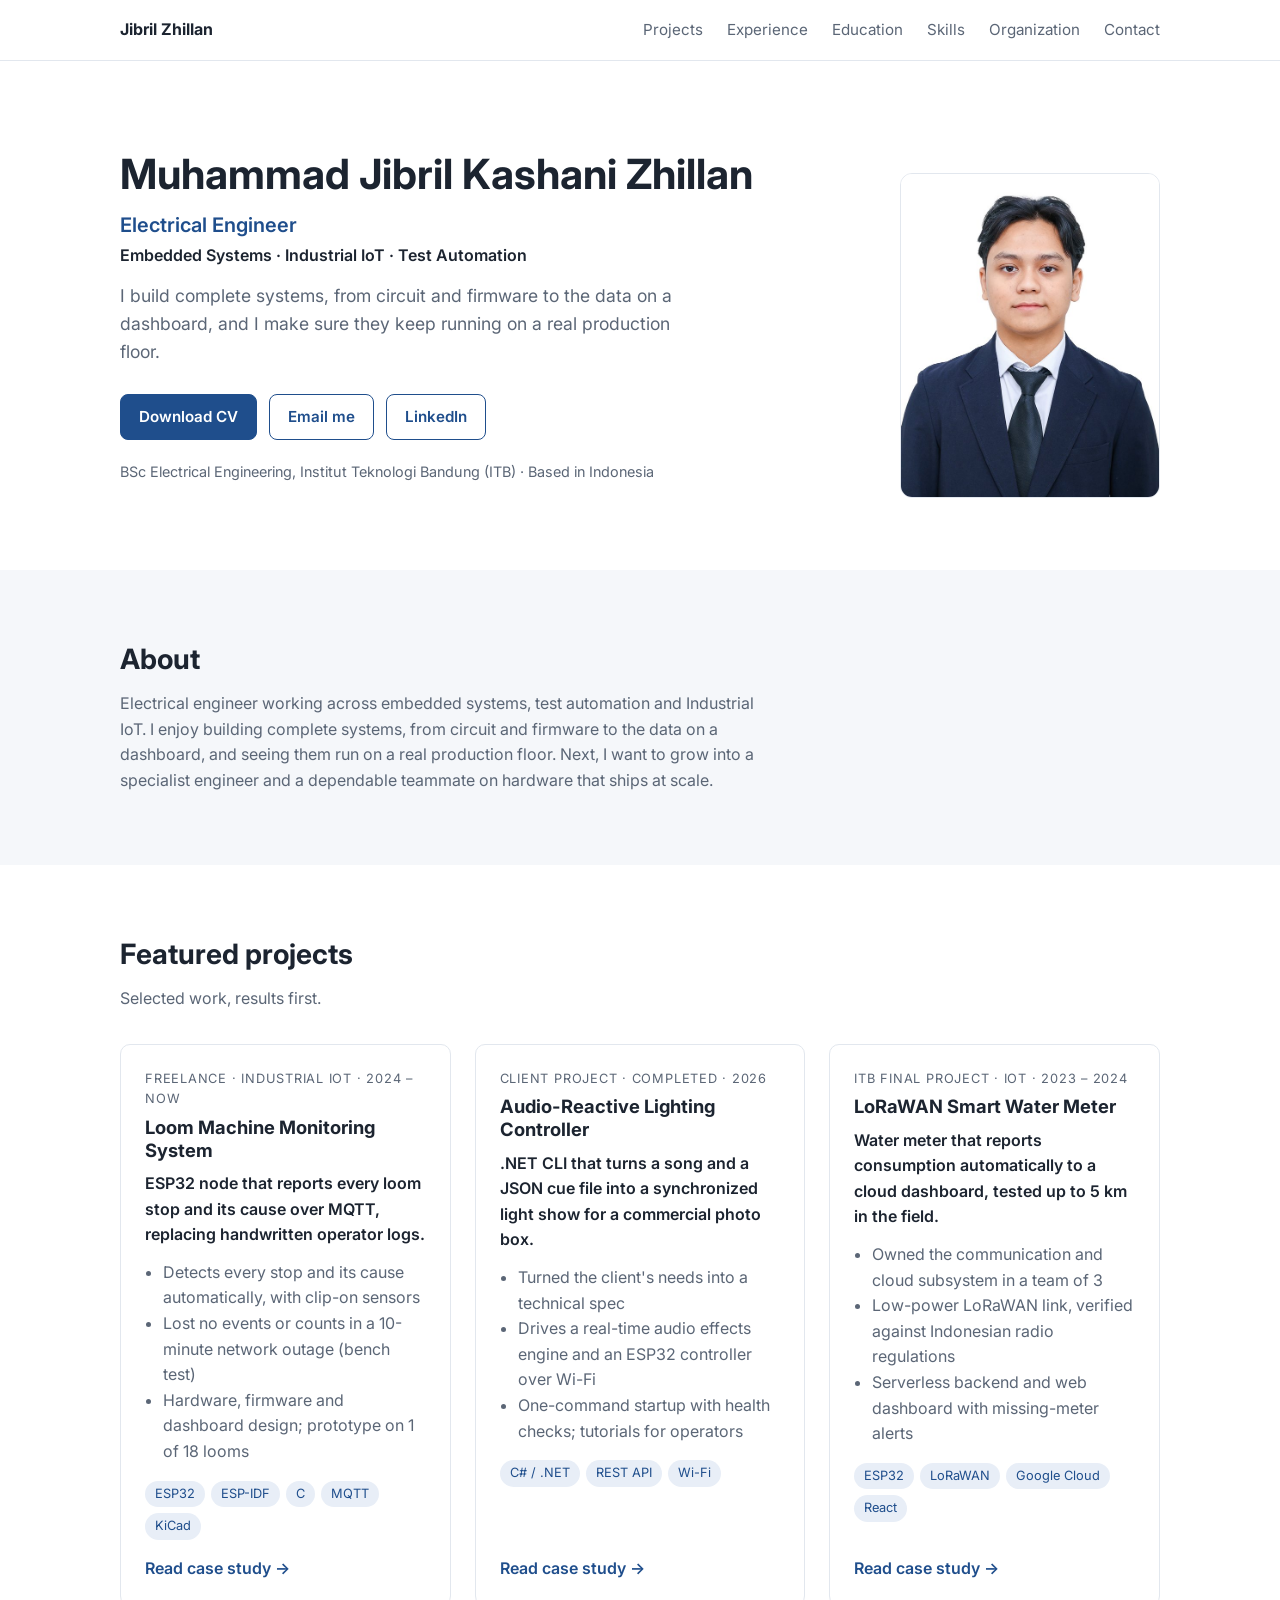
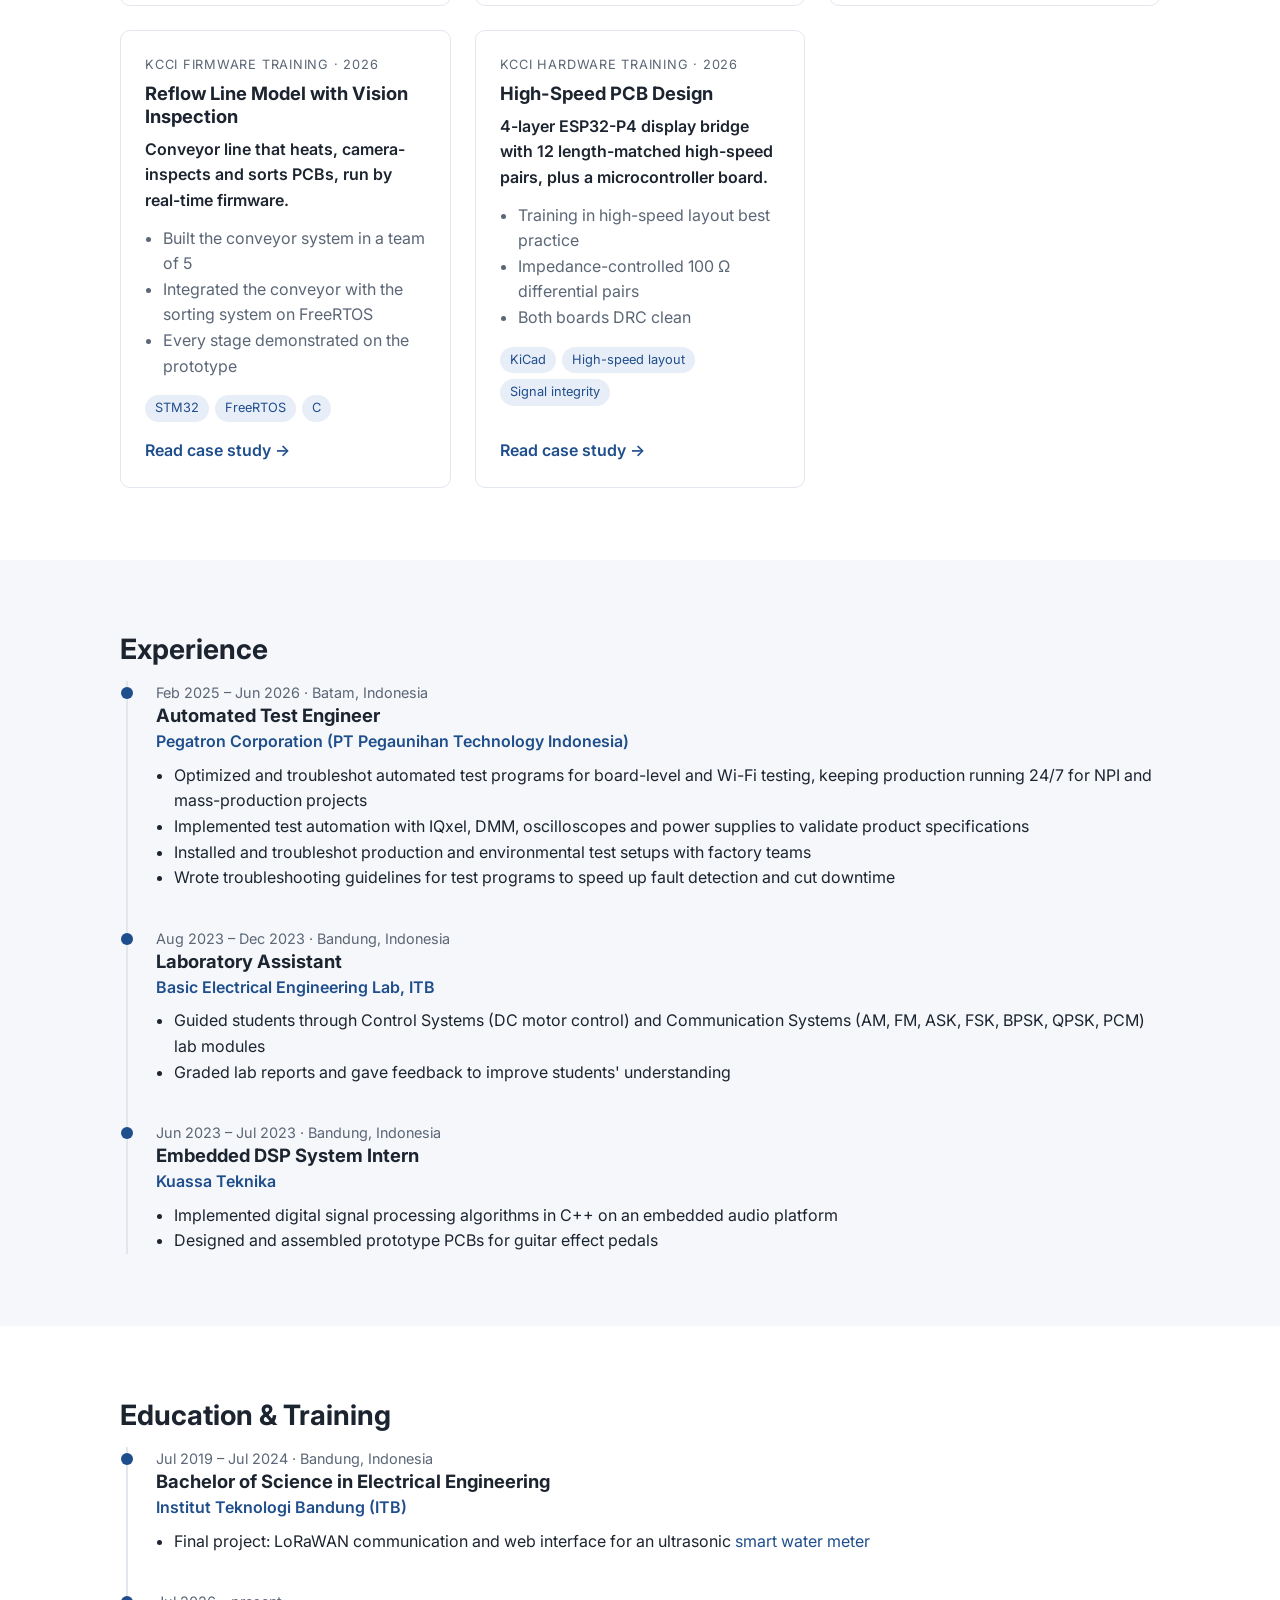
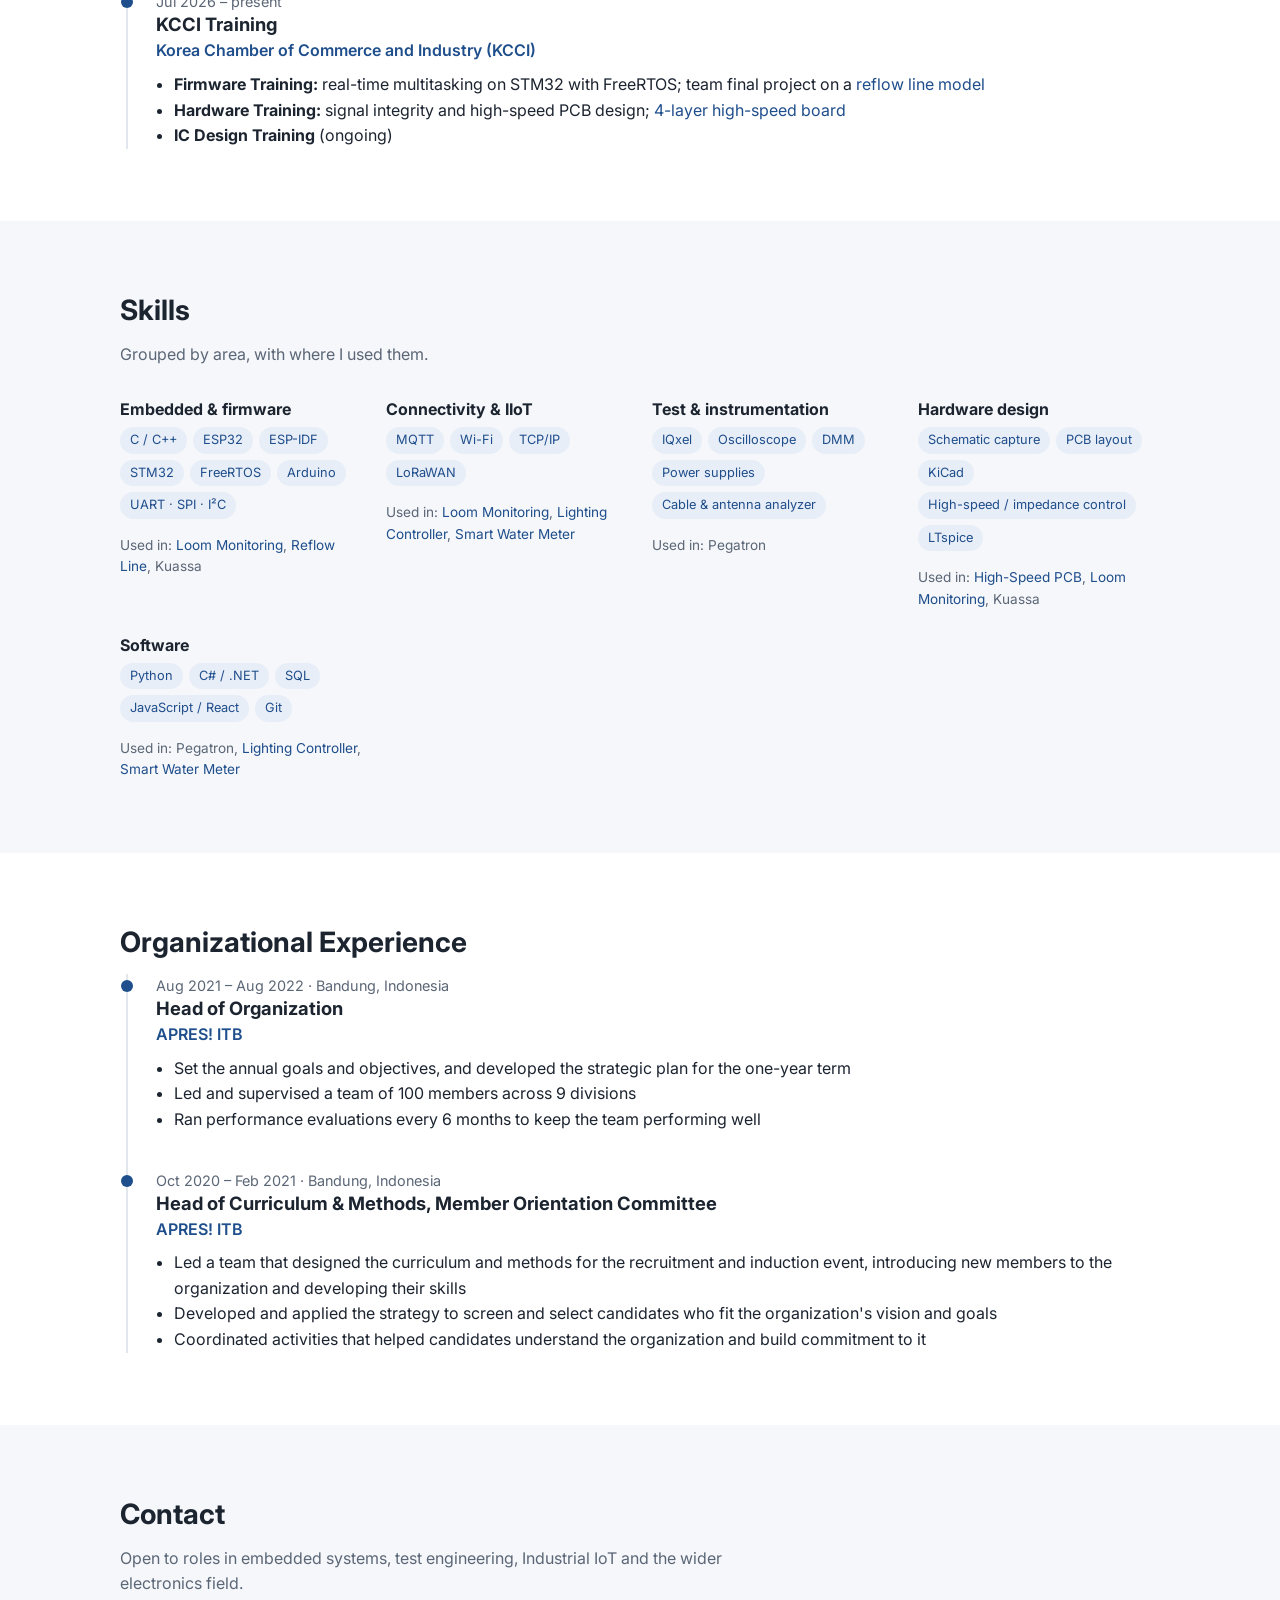
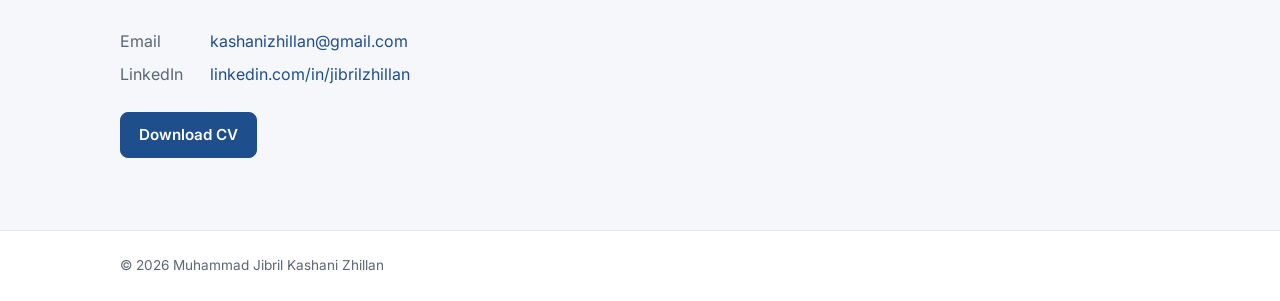
==== index.html @ 130c22e2 "Portfolio site: home page and five project case studies Co-Authored-By: Claude Opus 5.5 <noreply@ant" ====
<!doctype html>
<html lang="en">
<head>
  <meta charset="utf-8">
  <meta name="viewport" content="width=device-width, initial-scale=1">
  <title>Muhammad Jibril Kashani Zhillan | Electrical Engineer</title>
  <meta name="description" content="Electrical engineer working across embedded systems, test automation and Industrial IoT.">
  <link rel="preconnect" href="https://fonts.googleapis.com">
  <link rel="preconnect" href="https://fonts.gstatic.com" crossorigin>
  <link href="https://fonts.googleapis.com/css2?family=Inter:wght@400;600;700&display=swap" rel="stylesheet">
  <link rel="stylesheet" href="style.css">
</head>
<body>

<nav class="nav">
  <div class="container">
    <a class="brand" href="#top">Jibril Zhillan</a>
    <ul>
      <li><a href="#projects">Projects</a></li>
      <li><a href="#experience">Experience</a></li>
      <li><a href="#education">Education</a></li>
      <li><a href="#skills">Skills</a></li>
      <li><a href="#organization">Organization</a></li>
      <li><a href="#contact">Contact</a></li>
    </ul>
  </div>
</nav>

<!-- 1. Hero -->
<header class="hero" id="top">
  <div class="container">
    <div>
      <h1>Muhammad Jibril Kashani Zhillan</h1>
      <!-- Keep in sync with CV and LinkedIn -->
      <p class="headline">Electrical Engineer</p>
      <p class="headline-sub">Embedded Systems · Industrial IoT · Test Automation</p>
      <p class="pitch">
        I build complete systems, from circuit and firmware to the data on a dashboard,
        and I make sure they keep running on a real production floor.
      </p>
      <div class="btn-row">
        <a class="btn btn-primary" href="assets/CV_Muhammad_Jibril_Kashani_Zhillan.pdf" download>Download CV</a>
        <a class="btn btn-outline" href="mailto:kashanizhillan@gmail.com">Email me</a>
        <a class="btn btn-outline" href="https://linkedin.com/in/jibrilzhillan" target="_blank" rel="noopener">LinkedIn</a>
      </div>
      <p class="meta">BSc Electrical Engineering, Institut Teknologi Bandung (ITB) · Based in Indonesia</p>
    </div>
    <img class="photo" src="assets/photo.jpg" alt="Portrait of Muhammad Jibril Kashani Zhillan">
  </div>
</header>

<!-- About -->
<section class="alt" id="about">
  <div class="container">
    <h2>About</h2>
    <p class="section-lead" style="margin-bottom:0">
      Electrical engineer working across embedded systems, test automation and Industrial IoT.
      I enjoy building complete systems, from circuit and firmware to the data on a dashboard,
      and seeing them run on a real production floor. Next, I want to grow into a specialist engineer
      and a dependable teammate on hardware that ships at scale.
    </p>
  </div>
</section>

<!-- 2. Featured projects -->
<section id="projects">
  <div class="container">
    <h2>Featured projects</h2>
    <p class="section-lead">Selected work, results first.</p>
    <div class="cards">

      <article class="card">
        <div class="kicker">Freelance · Industrial IoT · 2024 – now</div>
        <h3>Loom Machine Monitoring System</h3>
        <p class="result">ESP32 node that reports every loom stop and its cause over MQTT, replacing handwritten operator logs.</p>
        <ul>
          <li>Detects every stop and its cause automatically, with clip-on sensors</li>
          <li>Lost no events or counts in a 10-minute network outage (bench test)</li>
          <li>Hardware, firmware and dashboard design; prototype on 1 of 18 looms</li>
        </ul>
        <div class="tags">
          <span class="tag">ESP32</span><span class="tag">ESP-IDF</span><span class="tag">C</span>
          <span class="tag">MQTT</span><span class="tag">KiCad</span>
        </div>
        <a class="more" href="loom-monitoring.html">Read case study →</a>
      </article>

      <article class="card">
        <div class="kicker">Client project · Completed · 2026</div>
        <h3>Audio-Reactive Lighting Controller</h3>
        <p class="result">.NET CLI that turns a song and a JSON cue file into a synchronized light show for a commercial photo box.</p>
        <ul>
          <li>Turned the client's needs into a technical spec</li>
          <li>Drives a real-time audio effects engine and an ESP32 controller over Wi-Fi</li>
          <li>One-command startup with health checks; tutorials for operators</li>
        </ul>
        <div class="tags">
          <span class="tag">C# / .NET</span><span class="tag">REST API</span><span class="tag">Wi-Fi</span>
        </div>
        <a class="more" href="lighting-controller.html">Read case study →</a>
      </article>

      <article class="card">
        <div class="kicker">ITB final project · IoT · 2023 – 2024</div>
        <h3>LoRaWAN Smart Water Meter</h3>
        <p class="result">Water meter that reports consumption automatically to a cloud dashboard, tested up to 5 km in the field.</p>
        <ul>
          <li>Owned the communication and cloud subsystem in a team of 3</li>
          <li>Low-power LoRaWAN link, verified against Indonesian radio regulations</li>
          <li>Serverless backend and web dashboard with missing-meter alerts</li>
        </ul>
        <div class="tags">
          <span class="tag">ESP32</span><span class="tag">LoRaWAN</span><span class="tag">Google Cloud</span><span class="tag">React</span>
        </div>
        <a class="more" href="smart-water-meter.html">Read case study →</a>
      </article>

      <article class="card">
        <div class="kicker">KCCI Firmware Training · 2026</div>
        <h3>Reflow Line Model with Vision Inspection</h3>
        <p class="result">Conveyor line that heats, camera-inspects and sorts PCBs, run by real-time firmware.</p>
        <ul>
          <li>Built the conveyor system in a team of 5</li>
          <li>Integrated the conveyor with the sorting system on FreeRTOS</li>
          <li>Every stage demonstrated on the prototype</li>
        </ul>
        <div class="tags">
          <span class="tag">STM32</span><span class="tag">FreeRTOS</span><span class="tag">C</span>
        </div>
        <a class="more" href="reflow-oven.html">Read case study →</a>
      </article>

      <article class="card">
        <div class="kicker">KCCI Hardware Training · 2026</div>
        <h3>High-Speed PCB Design</h3>
        <p class="result">4-layer ESP32-P4 display bridge with 12 length-matched high-speed pairs, plus a microcontroller board.</p>
        <ul>
          <li>Training in high-speed layout best practice</li>
          <li>Impedance-controlled 100 Ω differential pairs</li>
          <li>Both boards DRC clean</li>
        </ul>
        <div class="tags">
          <span class="tag">KiCad</span><span class="tag">High-speed layout</span><span class="tag">Signal integrity</span>
        </div>
        <a class="more" href="pcb-designs.html">Read case study →</a>
      </article>

    </div>
  </div>
</section>

<!-- 3. Experience -->
<section class="alt" id="experience">
  <div class="container">
    <h2>Experience</h2>
    <div class="timeline">

      <div class="job">
        <div class="when">Feb 2025 – Jun 2026 · Batam, Indonesia</div>
        <h3>Automated Test Engineer</h3>
        <div class="org">Pegatron Corporation (PT Pegaunihan Technology Indonesia)</div>
        <ul>
          <li>Optimized and troubleshot automated test programs for board-level and Wi-Fi testing, keeping production running 24/7 for NPI and mass-production projects</li>
          <li>Implemented test automation with IQxel, DMM, oscilloscopes and power supplies to validate product specifications</li>
          <li>Installed and troubleshot production and environmental test setups with factory teams</li>
          <li>Wrote troubleshooting guidelines for test programs to speed up fault detection and cut downtime</li>
        </ul>
      </div>

      <div class="job">
        <div class="when">Aug 2023 – Dec 2023 · Bandung, Indonesia</div>
        <h3>Laboratory Assistant</h3>
        <div class="org">Basic Electrical Engineering Lab, ITB</div>
        <ul>
          <li>Guided students through Control Systems (DC motor control) and Communication Systems (AM, FM, ASK, FSK, BPSK, QPSK, PCM) lab modules</li>
          <li>Graded lab reports and gave feedback to improve students' understanding</li>
        </ul>
      </div>

      <div class="job">
        <div class="when">Jun 2023 – Jul 2023 · Bandung, Indonesia</div>
        <h3>Embedded DSP System Intern</h3>
        <div class="org">Kuassa Teknika</div>
        <ul>
          <li>Implemented digital signal processing algorithms in C++ on an embedded audio platform</li>
          <li>Designed and assembled prototype PCBs for guitar effect pedals</li>
        </ul>
      </div>

    </div>
  </div>
</section>

<!-- Education & training -->
<section id="education">
  <div class="container">
    <h2>Education &amp; Training</h2>
    <div class="timeline">
      <div class="job">
        <div class="when">Jul 2019 – Jul 2024 · Bandung, Indonesia</div>
        <h3>Bachelor of Science in Electrical Engineering</h3>
        <div class="org">Institut Teknologi Bandung (ITB)</div>
        <ul>
          <li>Final project: LoRaWAN communication and web interface for an ultrasonic <a href="smart-water-meter.html">smart water meter</a></li>
        </ul>
      </div>
      <div class="job">
        <div class="when">Jul 2026 – present</div>
        <h3>KCCI Training</h3>
        <div class="org">Korea Chamber of Commerce and Industry (KCCI)</div>
        <ul>
          <li><strong>Firmware Training:</strong> real-time multitasking on STM32 with FreeRTOS; team final project on a <a href="reflow-oven.html">reflow line model</a></li>
          <li><strong>Hardware Training:</strong> signal integrity and high-speed PCB design; <a href="pcb-designs.html">4-layer high-speed board</a></li>
          <li><strong>IC Design Training</strong> (ongoing)</li>
        </ul>
      </div>
    </div>
  </div>
</section>

<!-- 4. Skills -->
<section class="alt" id="skills">
  <div class="container">
    <h2>Skills</h2>
    <p class="section-lead">Grouped by area, with where I used them.</p>
    <div class="skills">
      <div class="skill-group">
        <h3>Embedded &amp; firmware</h3>
        <div class="tags">
          <span class="tag">C / C++</span><span class="tag">ESP32</span><span class="tag">ESP-IDF</span>
          <span class="tag">STM32</span><span class="tag">FreeRTOS</span><span class="tag">Arduino</span><span class="tag">UART · SPI · I²C</span>
        </div>
        <div class="proof">Used in: <a href="loom-monitoring.html">Loom Monitoring</a>, <a href="reflow-oven.html">Reflow Line</a>, Kuassa</div>
      </div>
      <div class="skill-group">
        <h3>Connectivity &amp; IIoT</h3>
        <div class="tags">
          <span class="tag">MQTT</span><span class="tag">Wi-Fi</span><span class="tag">TCP/IP</span><span class="tag">LoRaWAN</span>
        </div>
        <div class="proof">Used in: <a href="loom-monitoring.html">Loom Monitoring</a>, <a href="lighting-controller.html">Lighting Controller</a>, <a href="smart-water-meter.html">Smart Water Meter</a></div>
      </div>
      <div class="skill-group">
        <h3>Test &amp; instrumentation</h3>
        <div class="tags">
          <span class="tag">IQxel</span><span class="tag">Oscilloscope</span><span class="tag">DMM</span>
          <span class="tag">Power supplies</span><span class="tag">Cable &amp; antenna analyzer</span>
        </div>
        <div class="proof">Used in: Pegatron</div>
      </div>
      <div class="skill-group">
        <h3>Hardware design</h3>
        <div class="tags">
          <span class="tag">Schematic capture</span><span class="tag">PCB layout</span><span class="tag">KiCad</span><span class="tag">High-speed / impedance control</span><span class="tag">LTspice</span>
        </div>
        <div class="proof">Used in: <a href="pcb-designs.html">High-Speed PCB</a>, <a href="loom-monitoring.html">Loom Monitoring</a>, Kuassa</div>
      </div>
      <div class="skill-group">
        <h3>Software</h3>
        <div class="tags">
          <span class="tag">Python</span><span class="tag">C# / .NET</span><span class="tag">SQL</span><span class="tag">JavaScript / React</span><span class="tag">Git</span>
        </div>
        <div class="proof">Used in: Pegatron, <a href="lighting-controller.html">Lighting Controller</a>, <a href="smart-water-meter.html">Smart Water Meter</a></div>
      </div>
    </div>
  </div>
</section>

<!-- 5. Organizational experience -->
<section id="organization">
  <div class="container">
    <h2>Organizational Experience</h2>
    <div class="timeline">
      <div class="job">
        <div class="when">Aug 2021 – Aug 2022 · Bandung, Indonesia</div>
        <h3>Head of Organization</h3>
        <div class="org">APRES! ITB</div>
        <ul>
          <li>Set the annual goals and objectives, and developed the strategic plan for the one-year term</li>
          <li>Led and supervised a team of 100 members across 9 divisions</li>
          <li>Ran performance evaluations every 6 months to keep the team performing well</li>
        </ul>
      </div>
      <div class="job">
        <div class="when">Oct 2020 – Feb 2021 · Bandung, Indonesia</div>
        <h3>Head of Curriculum &amp; Methods, Member Orientation Committee</h3>
        <div class="org">APRES! ITB</div>
        <ul>
          <li>Led a team that designed the curriculum and methods for the recruitment and induction event, introducing new members to the organization and developing their skills</li>
          <li>Developed and applied the strategy to screen and select candidates who fit the organization's vision and goals</li>
          <li>Coordinated activities that helped candidates understand the organization and build commitment to it</li>
        </ul>
      </div>
    </div>
  </div>
</section>

<!-- 6. Contact -->
<section class="alt" id="contact">
  <div class="container">
    <h2>Contact</h2>
    <p class="section-lead">Open to roles in embedded systems, test engineering, Industrial IoT and the wider electronics field.</p>
    <ul class="contact-list">
      <li><span>Email</span><a href="mailto:kashanizhillan@gmail.com">kashanizhillan@gmail.com</a></li>
      <li><span>LinkedIn</span><a href="https://linkedin.com/in/jibrilzhillan" target="_blank" rel="noopener">linkedin.com/in/jibrilzhillan</a></li>
    </ul>
    <a class="btn btn-primary" href="assets/CV_Muhammad_Jibril_Kashani_Zhillan.pdf" download>Download CV</a>
  </div>
</section>

<footer>
  <div class="container">© 2026 Muhammad Jibril Kashani Zhillan</div>
</footer>

</body>
</html>
---- style.css ----
/* Portfolio — clean, corporate. One stylesheet for all pages. */
:root {
  --bg: #ffffff;
  --bg-alt: #f5f7fa;
  --text: #1c2430;
  --muted: #5b6676;
  --line: #e2e7ee;
  --accent: #1f4e8c;
  --accent-soft: #e8eef7;
  --radius: 10px;
  --max: 1080px;
}

* { box-sizing: border-box; }
html { scroll-behavior: smooth; scroll-padding-top: 72px; }
body {
  margin: 0;
  font-family: "Inter", system-ui, -apple-system, "Segoe UI", Roboto, sans-serif;
  font-size: 16px;
  line-height: 1.6;
  color: var(--text);
  background: var(--bg);
}
img { max-width: 100%; display: block; }
a { color: var(--accent); text-decoration: none; }
a:hover { text-decoration: underline; }
h1, h2, h3 { line-height: 1.25; margin: 0 0 .5em; }
h2 { font-size: 1.75rem; }
h3 { font-size: 1.15rem; }
p { margin: 0 0 1em; }

.container { max-width: var(--max); margin: 0 auto; padding: 0 20px; }
section { padding: 72px 0; }
section.alt { background: var(--bg-alt); }
.section-lead { color: var(--muted); max-width: 640px; margin-bottom: 32px; }

/* Nav */
.nav {
  position: sticky; top: 0; z-index: 10;
  background: rgba(255,255,255,.95);
  border-bottom: 1px solid var(--line);
  backdrop-filter: blur(6px);
}
.nav .container { display: flex; align-items: center; justify-content: space-between; height: 60px; }
.nav .brand { font-weight: 700; color: var(--text); }
.nav ul { list-style: none; display: flex; gap: 24px; margin: 0; padding: 0; }
.nav ul a { color: var(--muted); font-size: .95rem; }
.nav ul a:hover { color: var(--accent); text-decoration: none; }

/* Buttons */
.btn {
  display: inline-block; padding: 10px 18px; border-radius: 8px;
  font-weight: 600; font-size: .95rem; border: 1px solid var(--accent);
}
.btn:hover { text-decoration: none; }
.btn-primary { background: var(--accent); color: #fff; }
.btn-primary:hover { background: #173d6f; }
.btn-outline { color: var(--accent); background: #fff; }
.btn-outline:hover { background: var(--accent-soft); }
.btn-row { display: flex; flex-wrap: wrap; gap: 12px; }

/* Hero */
.hero { padding: 88px 0 72px; }
.hero .container { display: grid; grid-template-columns: 1fr 260px; gap: 48px; align-items: center; }
.hero h1 { font-size: 2.6rem; margin-bottom: .2em; }
.hero .headline { font-size: 1.25rem; color: var(--accent); font-weight: 600; margin-bottom: .1em; }
.hero .headline-sub { font-size: 1rem; color: var(--text); font-weight: 600; margin-bottom: .8em; }
.hero .pitch { font-size: 1.1rem; color: var(--muted); max-width: 560px; margin-bottom: 28px; }
.hero .photo { width: 260px; aspect-ratio: 4/5; object-fit: cover; border-radius: 12px; border: 1px solid var(--line); }
.hero .meta { margin-top: 20px; color: var(--muted); font-size: .9rem; }

/* Cards */
.cards { display: grid; grid-template-columns: repeat(auto-fit, minmax(300px, 1fr)); gap: 24px; }
.card {
  background: #fff; border: 1px solid var(--line); border-radius: var(--radius);
  padding: 24px; display: flex; flex-direction: column;
}
.card .kicker { font-size: .8rem; text-transform: uppercase; letter-spacing: .06em; color: var(--muted); margin-bottom: 6px; }
.card .result { font-weight: 600; margin-bottom: 12px; }
.card ul { padding-left: 18px; margin: 0 0 16px; color: var(--muted); }
.card .more { margin-top: auto; font-weight: 600; }
.card .soon { margin-top: auto; color: var(--muted); font-size: .9rem; }
.tags { display: flex; flex-wrap: wrap; gap: 6px; margin-bottom: 16px; }
.tag { background: var(--accent-soft); color: var(--accent); font-size: .8rem; padding: 3px 10px; border-radius: 999px; }

/* Timeline */
.timeline { border-left: 2px solid var(--line); margin-left: 6px; }
.job { position: relative; padding: 0 0 36px 28px; }
.job::before {
  content: ""; position: absolute; left: -7px; top: 6px;
  width: 12px; height: 12px; border-radius: 50%; background: var(--accent);
}
.job:last-child { padding-bottom: 0; }
.job .when { color: var(--muted); font-size: .9rem; }
.job h3 { margin-bottom: 2px; }
.job .org { color: var(--accent); font-weight: 600; margin-bottom: 8px; }
.job ul { margin: 0; padding-left: 18px; }

/* Skills */
.skills { display: grid; grid-template-columns: repeat(auto-fit, minmax(240px, 1fr)); gap: 24px; }
.skill-group h3 { font-size: 1rem; }
.skill-group .proof { font-size: .85rem; color: var(--muted); margin-top: 10px; }

/* Contact */
.contact-list { list-style: none; padding: 0; margin: 0 0 24px; }
.contact-list li { margin-bottom: 8px; }
.contact-list span { display: inline-block; width: 90px; color: var(--muted); }

footer { border-top: 1px solid var(--line); padding: 24px 0; color: var(--muted); font-size: .85rem; }

/* Case study */
.case-hero { padding: 64px 0 40px; border-bottom: 1px solid var(--line); }
.case-hero .back { font-size: .9rem; display: inline-block; margin-bottom: 20px; }
.case-hero h1 { font-size: 2.2rem; }
.fact-kicker { font-size: .8rem; text-transform: uppercase; letter-spacing: .06em; color: var(--muted); margin-bottom: 6px; }
.case-hero .summary { font-size: 1.15rem; color: var(--muted); max-width: 720px; }
.facts { display: grid; grid-template-columns: repeat(auto-fit, minmax(180px, 1fr)); gap: 16px; margin-top: 28px; }
.fact { background: var(--bg-alt); border-radius: 8px; padding: 14px 16px; }
.fact .k { font-size: .8rem; color: var(--muted); text-transform: uppercase; letter-spacing: .05em; }
.fact .v { font-weight: 600; }
.case section { padding: 48px 0; border-bottom: 1px solid var(--line); }
.case section:last-of-type { border-bottom: 0; }
.case .prose > * { max-width: 760px; }
.case .prose ul { padding-left: 20px; }
.case .prose li { margin-bottom: 8px; }
.callout { background: var(--accent-soft); border-left: 4px solid var(--accent); padding: 16px 20px; border-radius: 6px; margin: 20px 0; }
.status-list { list-style: none; padding: 0; }
.status-list li { padding-left: 28px; position: relative; margin-bottom: 8px; }
.status-list li::before { position: absolute; left: 0; font-weight: 700; }
.status-list .done::before { content: "✓"; color: #2e7d4f; }
.status-list .wip::before { content: "…"; color: #b7791f; }
.diagram { border: 1px solid var(--line); border-radius: var(--radius); padding: 16px; background: #fff; overflow-x: auto; }
.diagram svg { min-width: 680px; width: 100%; height: auto; }
.caption { font-size: .85rem; color: var(--muted); margin-top: 8px; }
.case .prose > .gallery, .case .prose > .photo { max-width: none; }
.photo { margin: 24px 0 0; }
.photo img { width: 100%; border-radius: var(--radius); border: 1px solid var(--line); }
.photo figcaption { font-size: .85rem; color: var(--muted); margin-top: 8px; }
.gallery { display: grid; grid-template-columns: repeat(auto-fit, minmax(240px, 1fr)); gap: 16px; margin-top: 24px; }
.gallery figure { margin: 0; border: 1px solid var(--line); border-radius: var(--radius); overflow: hidden; background: var(--bg-alt); }
.gallery img { width: 100%; height: 240px; object-fit: contain; background: var(--bg-alt); }
.gallery figcaption { font-size: .85rem; color: var(--muted); padding: 8px 12px; }

@media (max-width: 760px) {
  .nav ul { display: none; }
  .hero { padding-top: 48px; }
  .hero .container { grid-template-columns: 1fr; }
  .hero .photo { width: 180px; order: -1; }
  .hero h1 { font-size: 2rem; }
  section { padding: 56px 0; }
  .container { padding: 0 16px; }
}
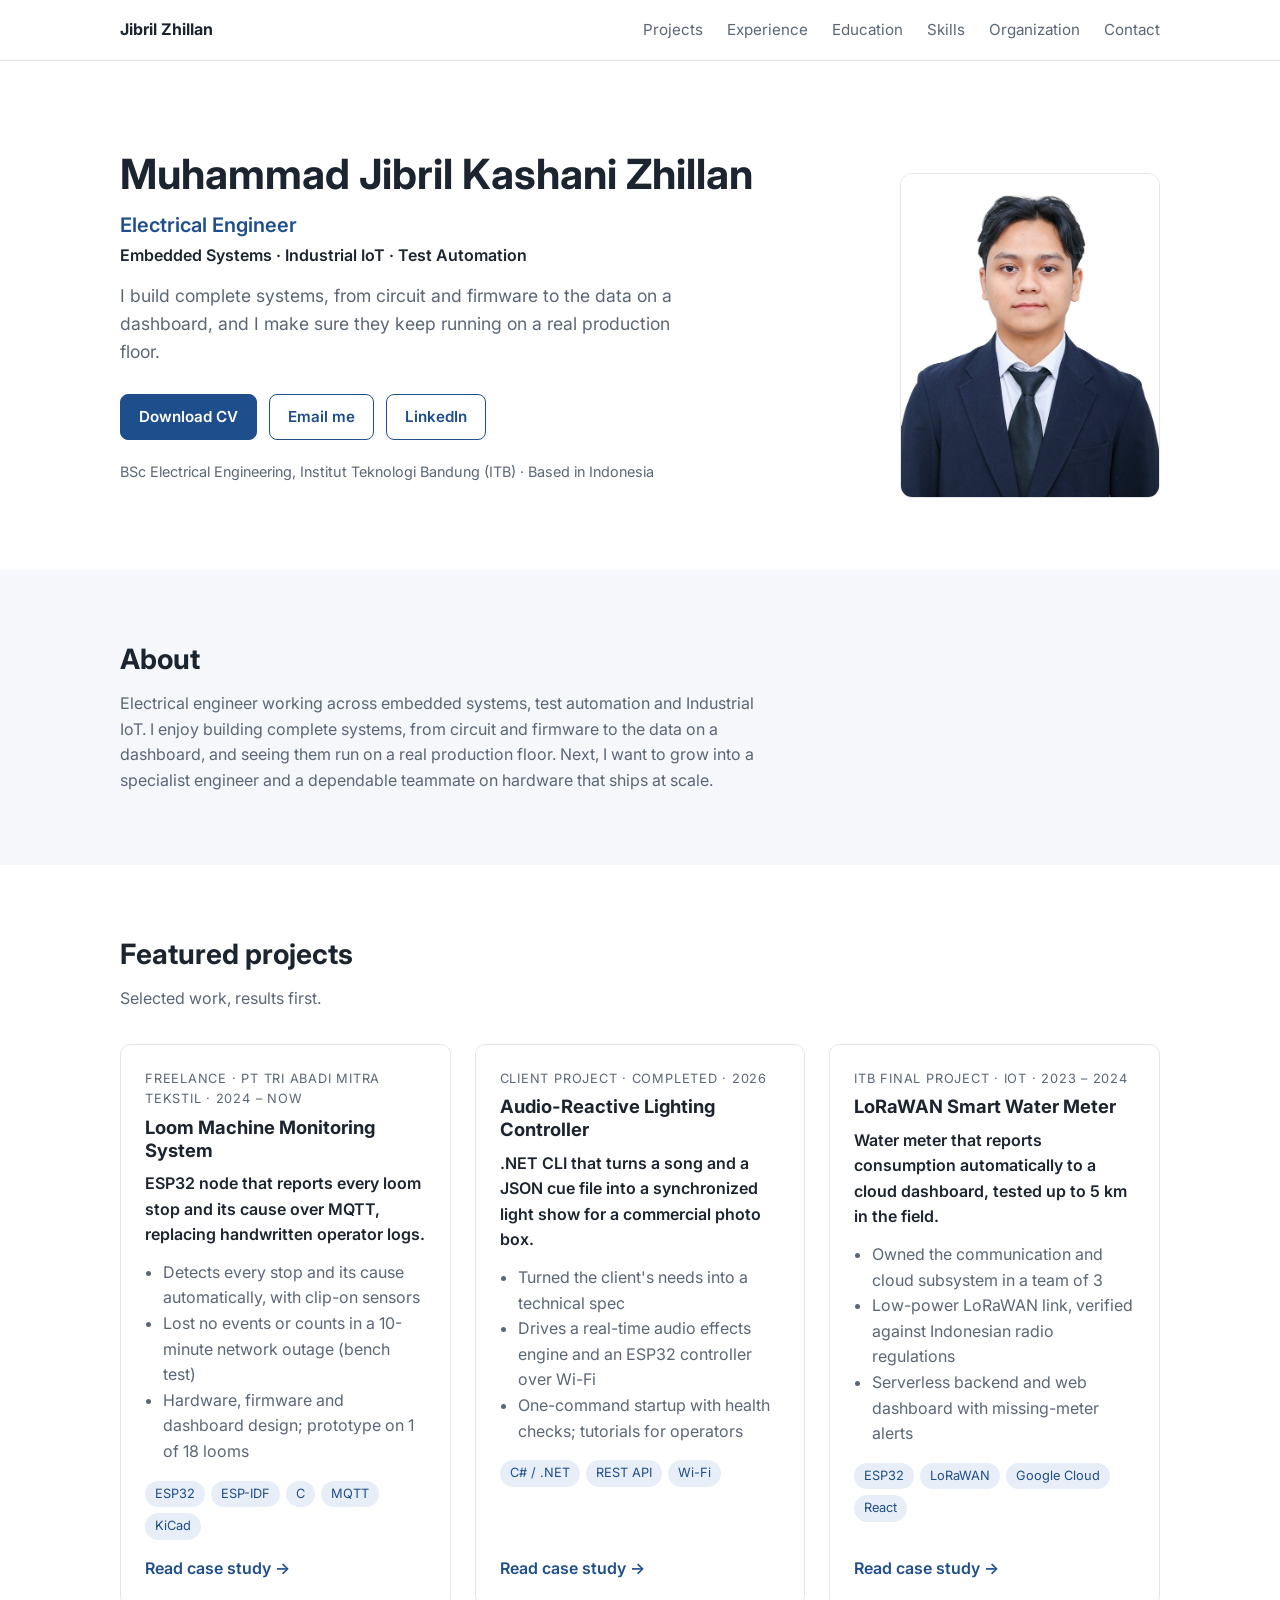
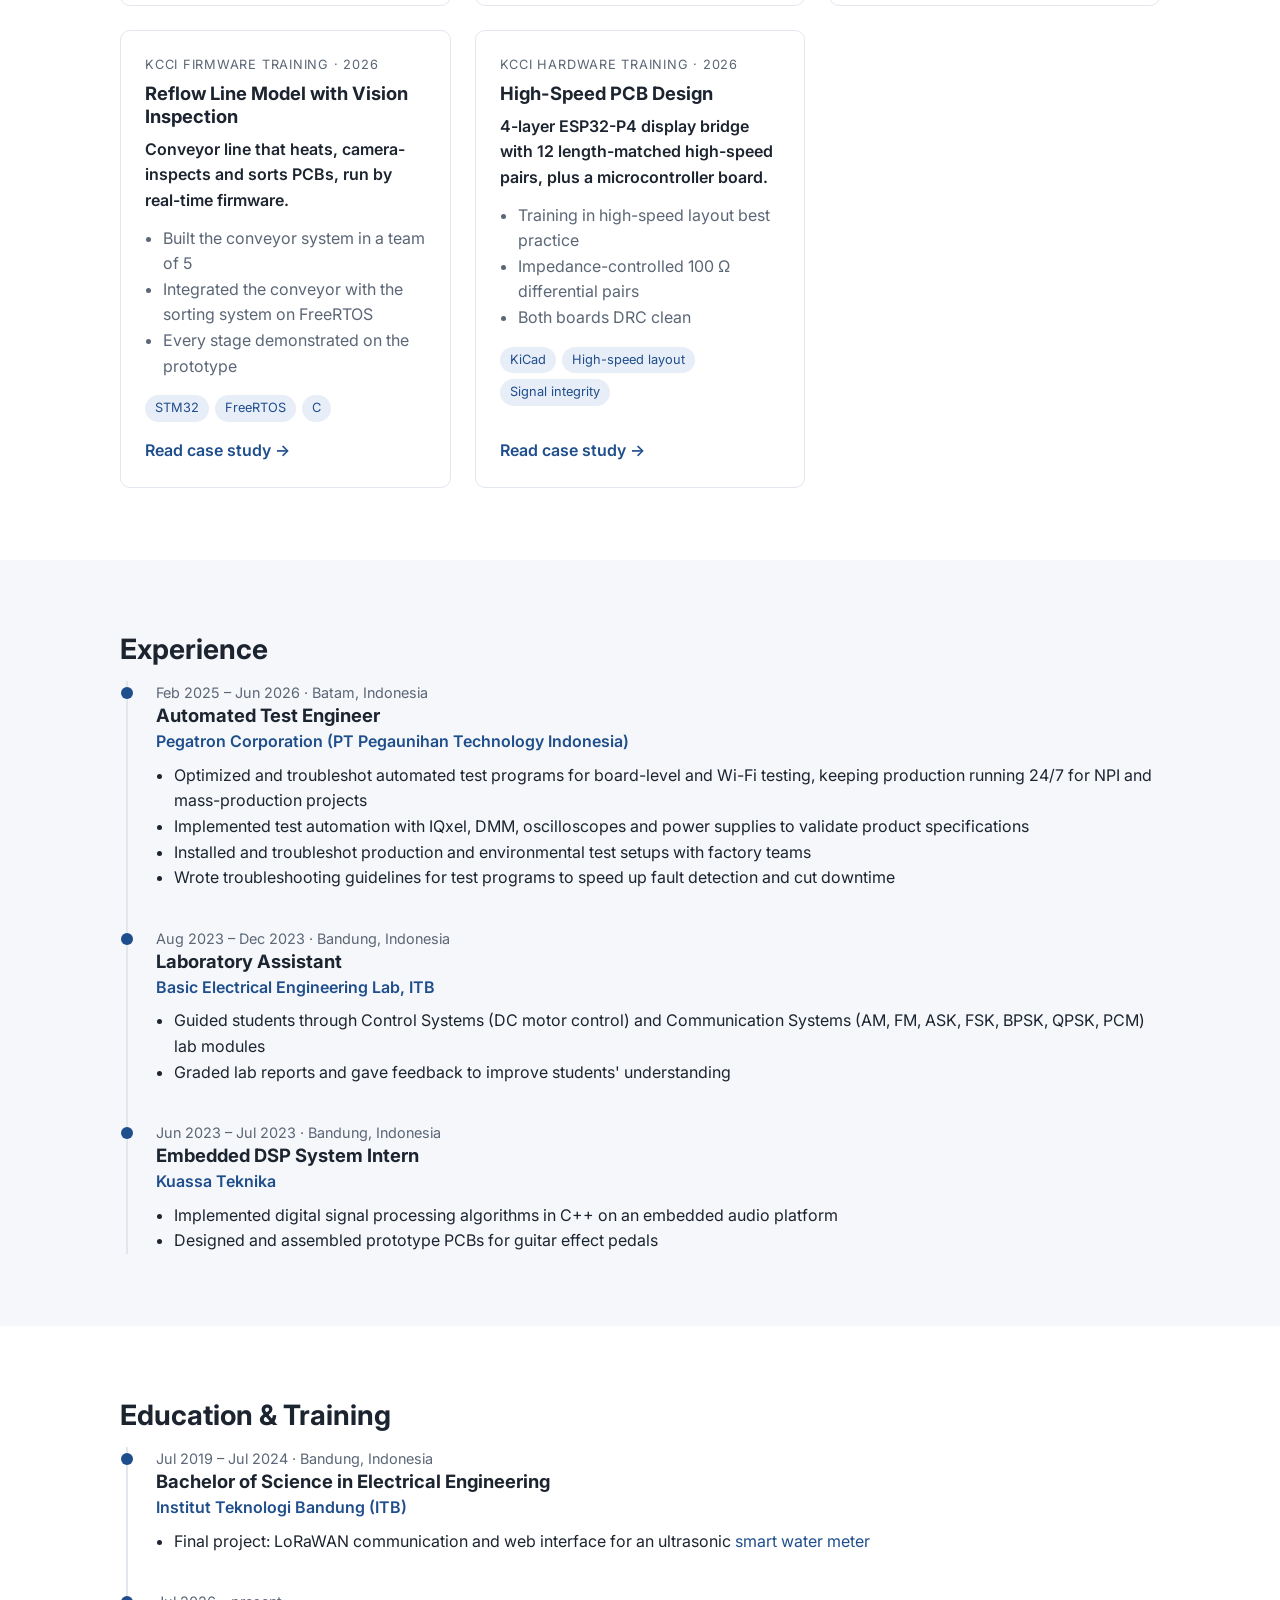
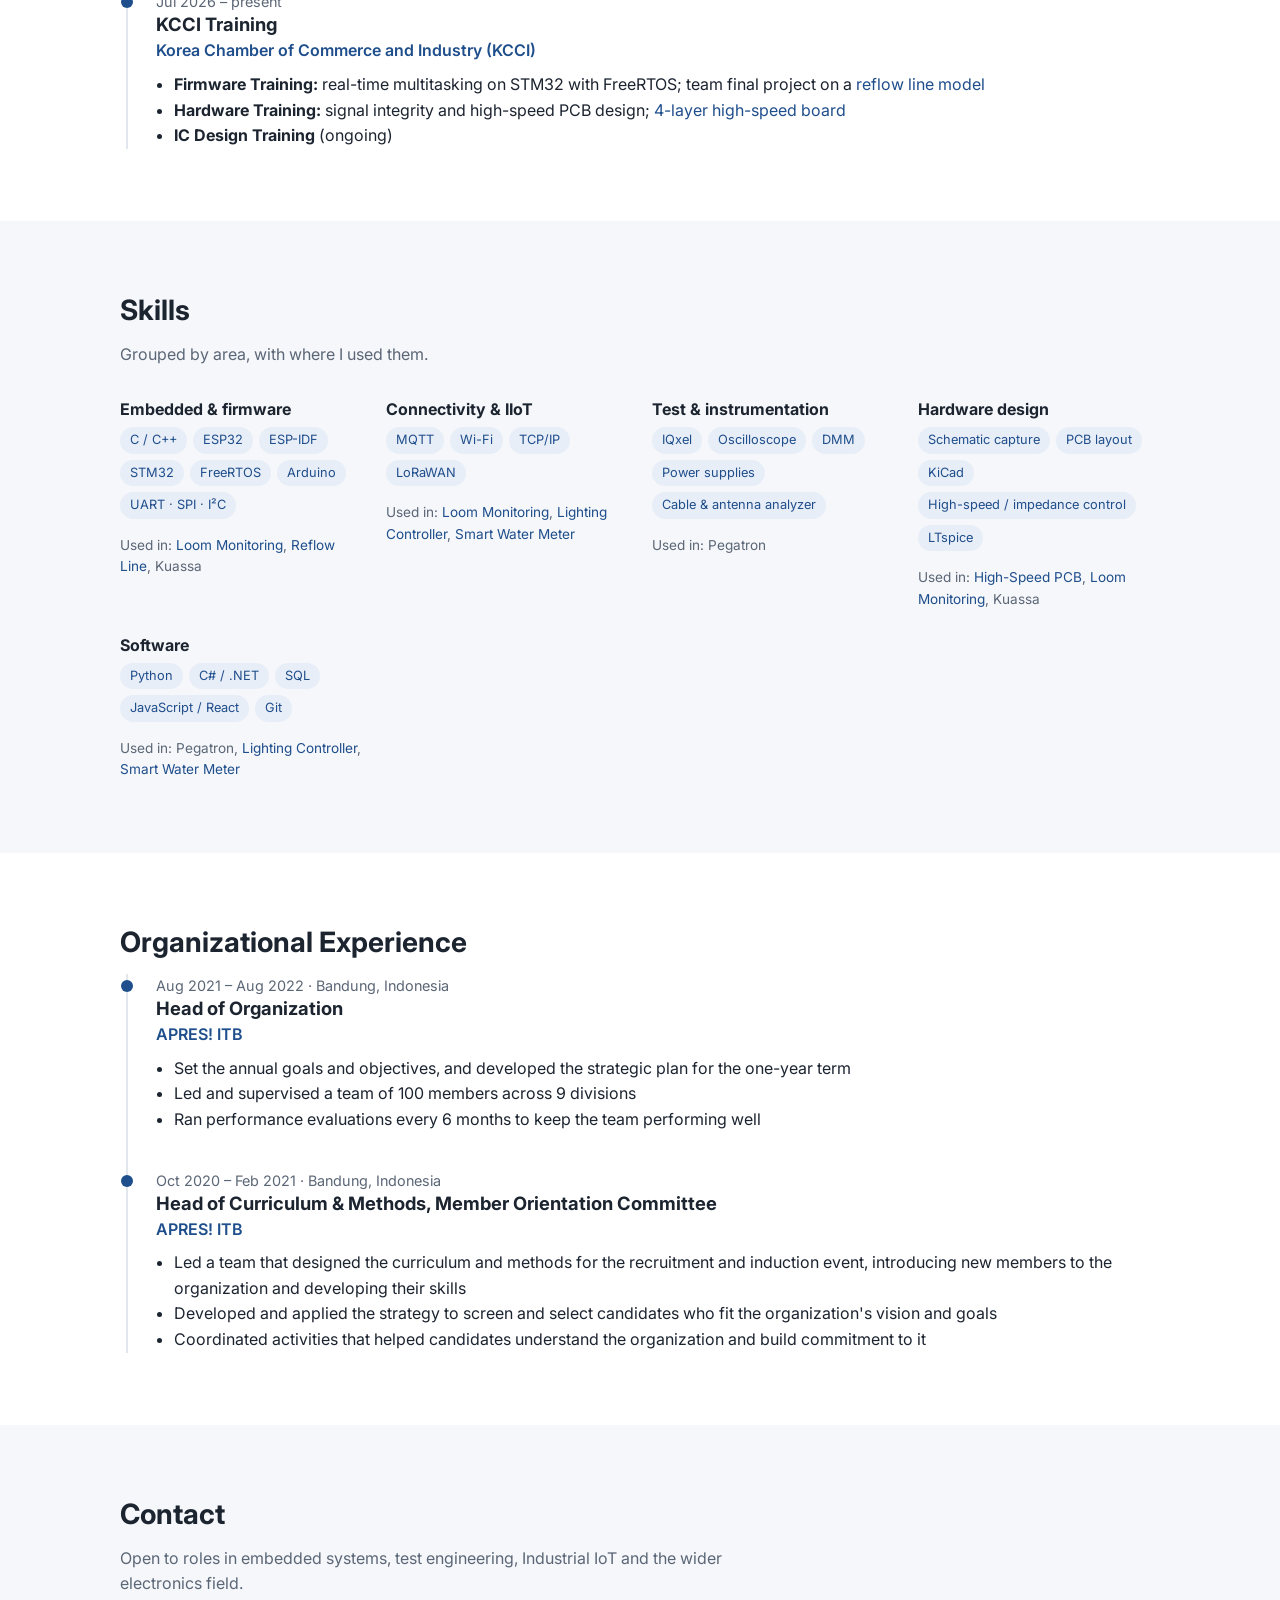
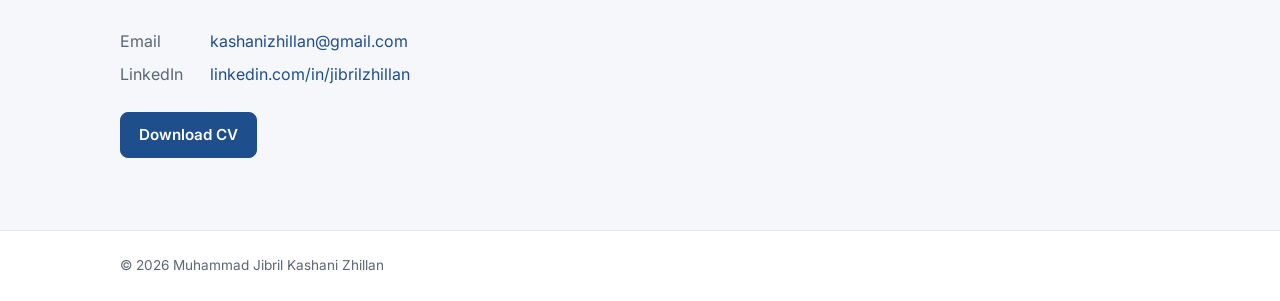
==== commit d616bf45: "Name the loom monitoring client to match the CV Co-Authored-By: Claude Opus 5.5 <noreply@anthropic.c" ====
--- a/index.html
+++ b/index.html
@@ -70,7 +70,7 @@
     <div class="cards">
 
       <article class="card">
-        <div class="kicker">Freelance · Industrial IoT · 2024 – now</div>
+        <div class="kicker">Freelance · PT Tri Abadi Mitra Tekstil · 2024 – now</div>
         <h3>Loom Machine Monitoring System</h3>
         <p class="result">ESP32 node that reports every loom stop and its cause over MQTT, replacing handwritten operator logs.</p>
         <ul>
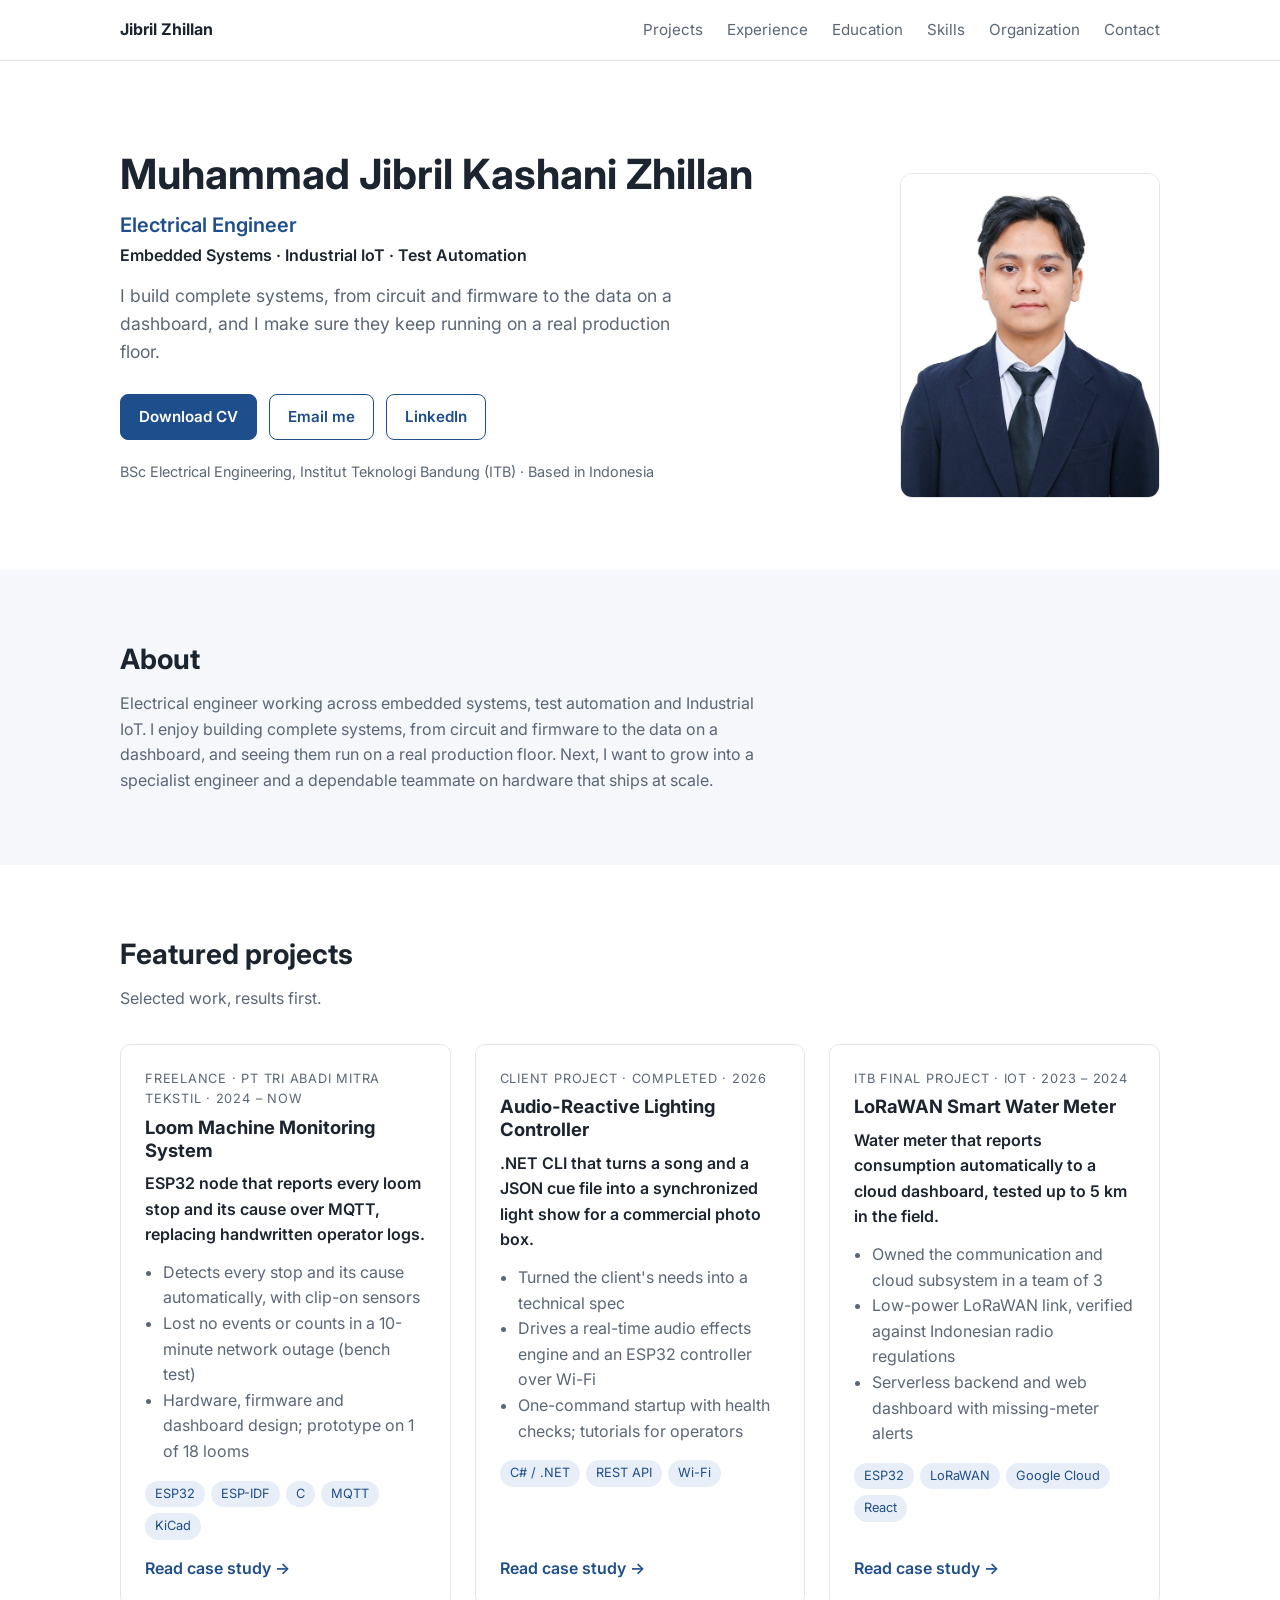
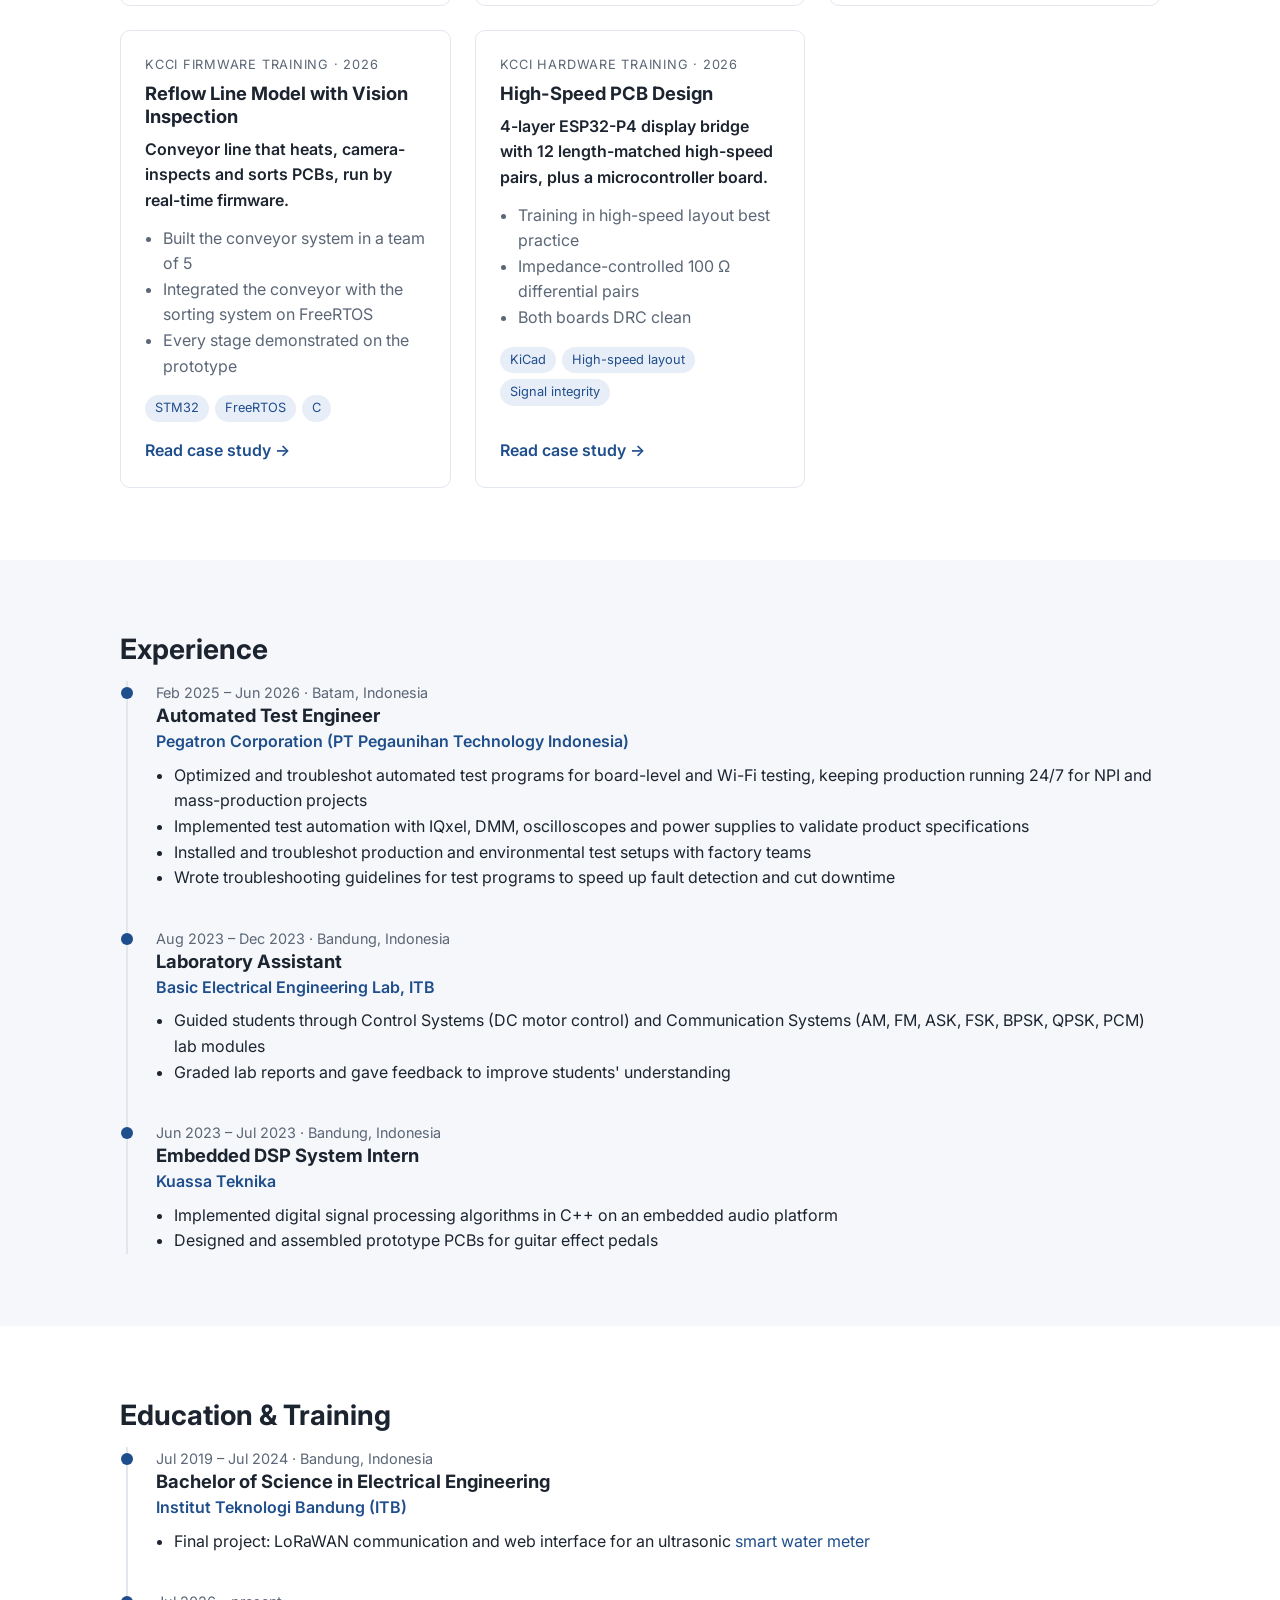
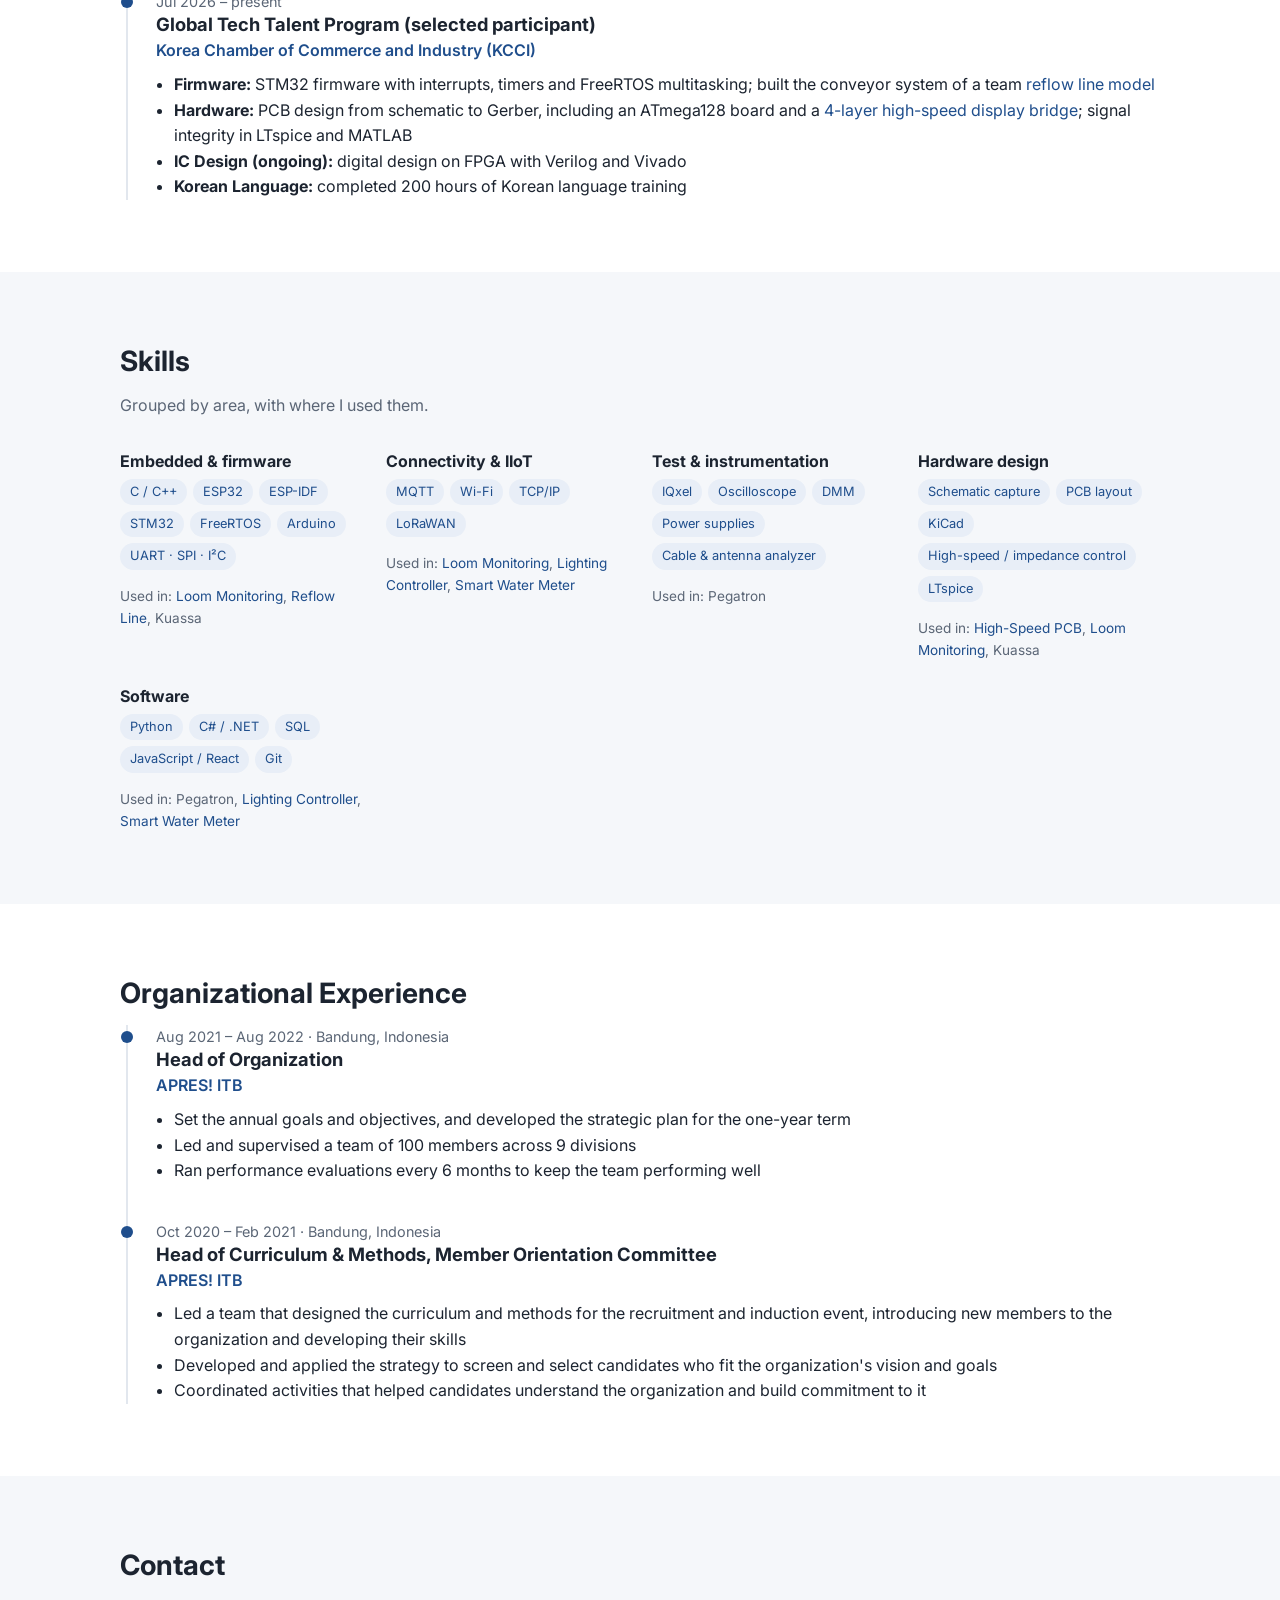
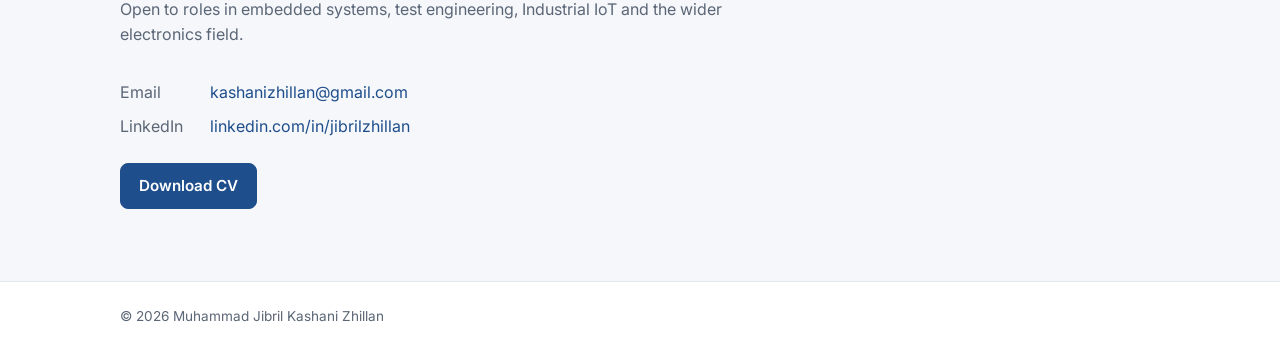
==== commit f7e39421: "Training: use Global Tech Talent Program name, add Korean language Co-Authored-By: Claude Opus 5.5 <" ====
--- a/index.html
+++ b/index.html
@@ -206,12 +206,13 @@
       </div>
       <div class="job">
         <div class="when">Jul 2026 – present</div>
-        <h3>KCCI Training</h3>
+        <h3>Global Tech Talent Program (selected participant)</h3>
         <div class="org">Korea Chamber of Commerce and Industry (KCCI)</div>
         <ul>
-          <li><strong>Firmware Training:</strong> real-time multitasking on STM32 with FreeRTOS; team final project on a <a href="reflow-oven.html">reflow line model</a></li>
-          <li><strong>Hardware Training:</strong> signal integrity and high-speed PCB design; <a href="pcb-designs.html">4-layer high-speed board</a></li>
-          <li><strong>IC Design Training</strong> (ongoing)</li>
+          <li><strong>Firmware:</strong> STM32 firmware with interrupts, timers and FreeRTOS multitasking; built the conveyor system of a team <a href="reflow-oven.html">reflow line model</a></li>
+          <li><strong>Hardware:</strong> PCB design from schematic to Gerber, including an ATmega128 board and a <a href="pcb-designs.html">4-layer high-speed display bridge</a>; signal integrity in LTspice and MATLAB</li>
+          <li><strong>IC Design (ongoing):</strong> digital design on FPGA with Verilog and Vivado</li>
+          <li><strong>Korean Language:</strong> completed 200 hours of Korean language training</li>
         </ul>
       </div>
     </div>
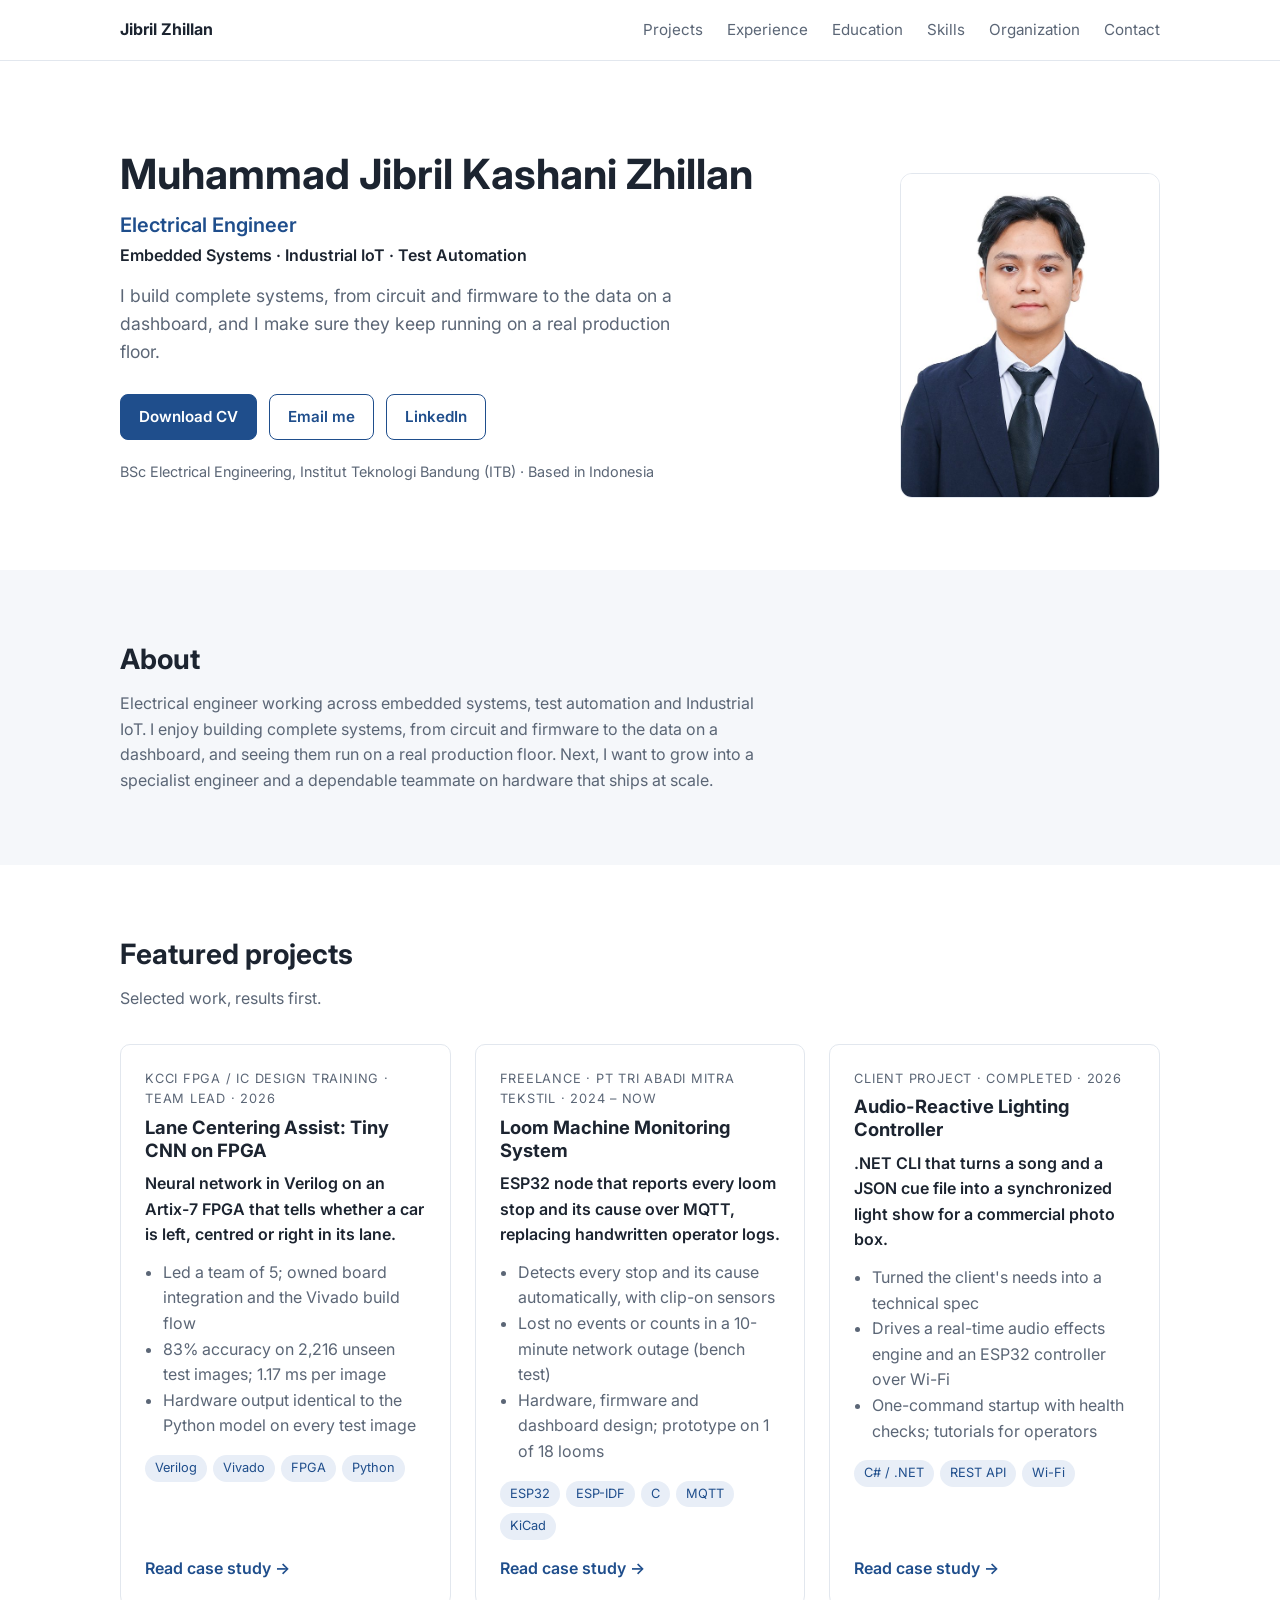
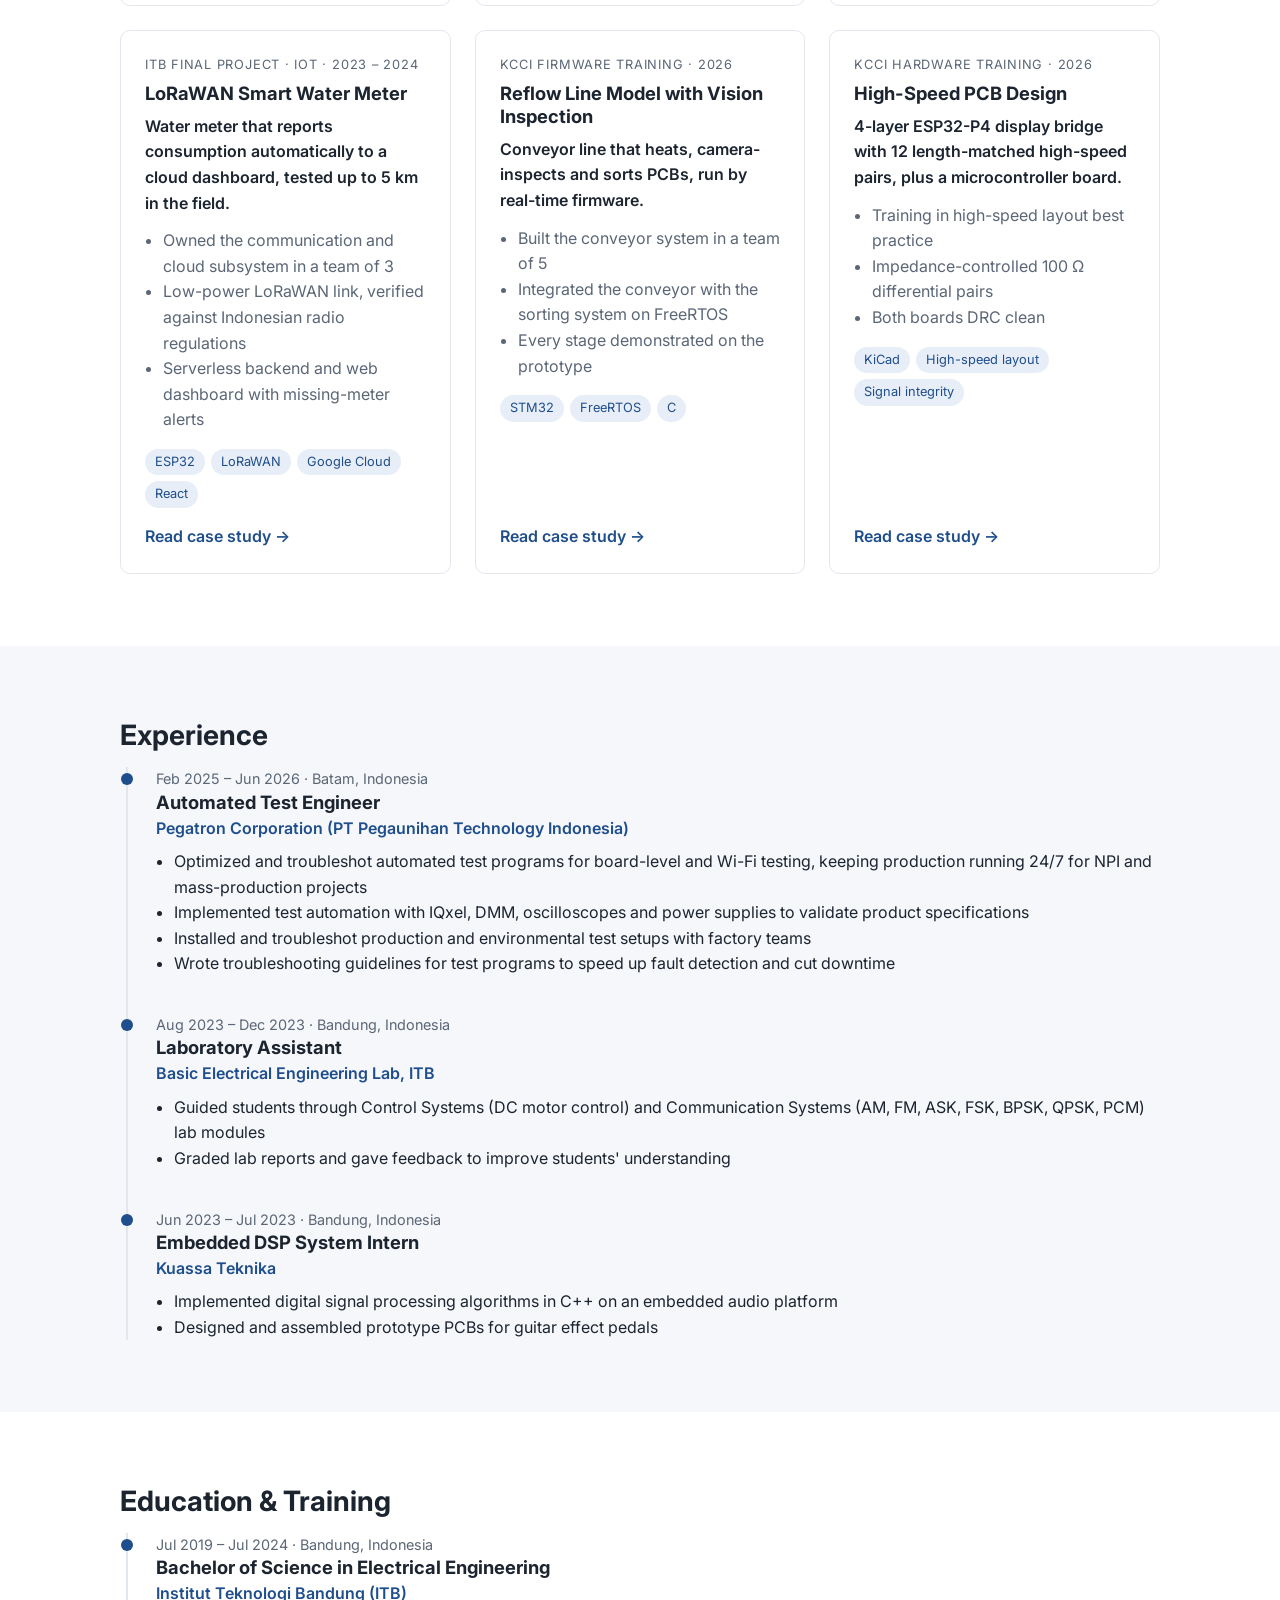
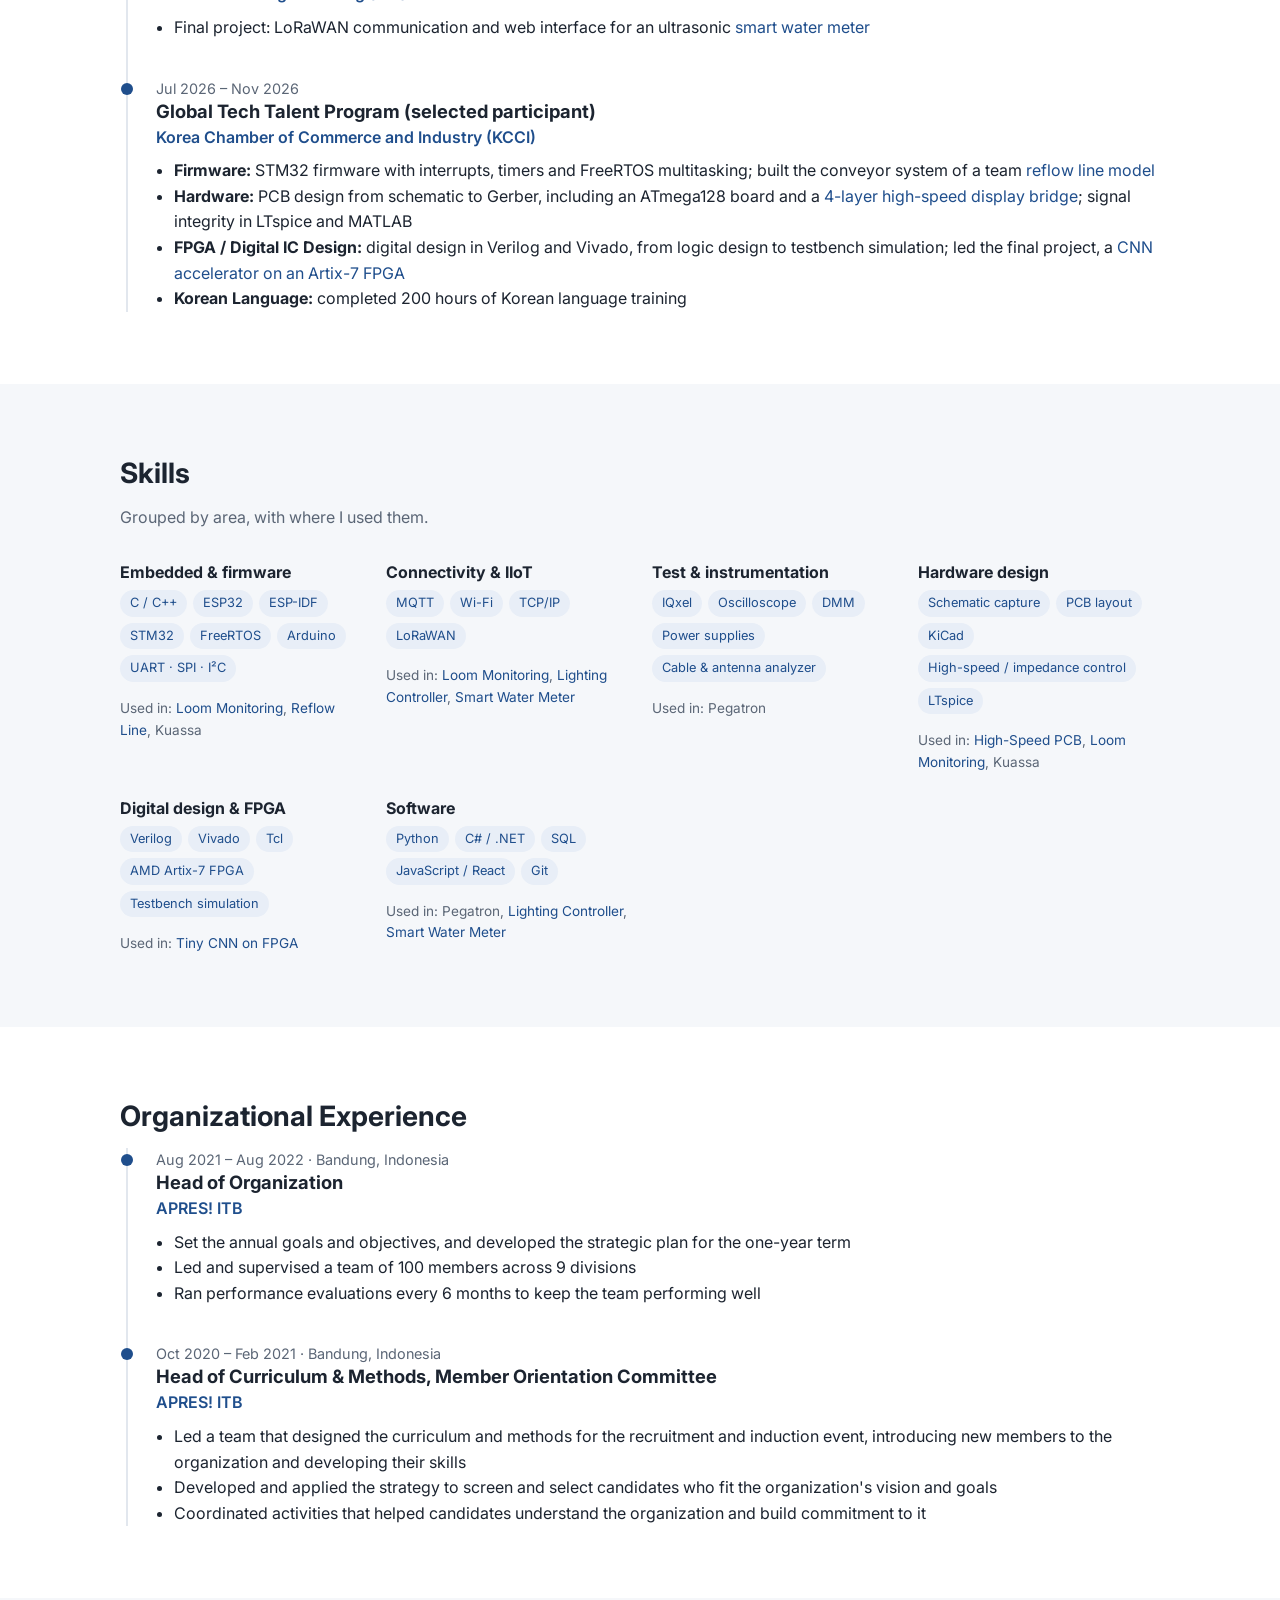
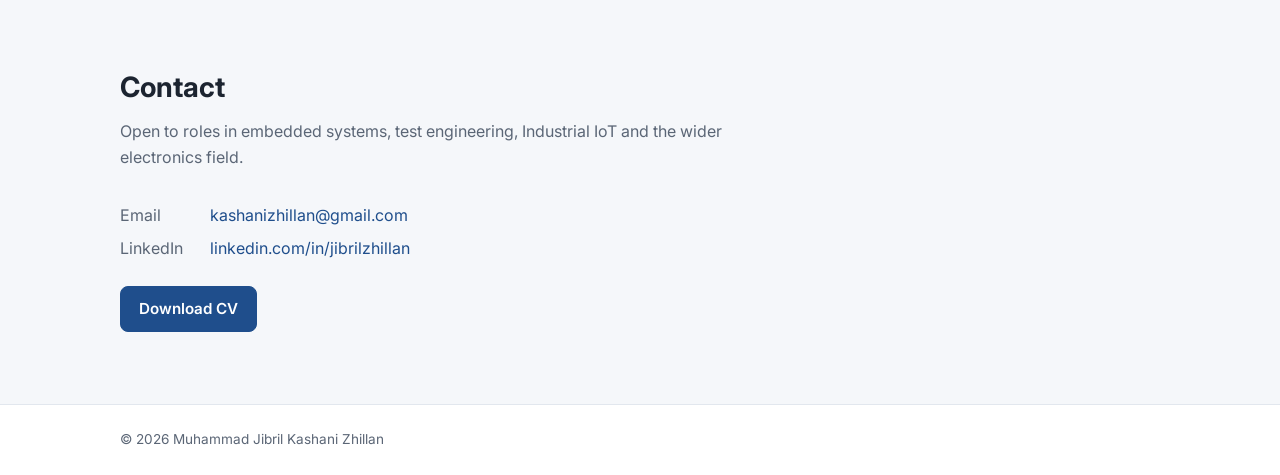
==== commit bbd71e7a: "Add Tiny CNN on FPGA case study; mark KCCI training complete Co-Authored-By: Claude Opus 5.5 <norepl" ====
--- a/index.html
+++ b/index.html
@@ -70,6 +70,21 @@
     <div class="cards">
 
       <article class="card">
+        <div class="kicker">KCCI FPGA / IC Design Training · Team lead · 2026</div>
+        <h3>Lane Centering Assist: Tiny CNN on FPGA</h3>
+        <p class="result">Neural network in Verilog on an Artix-7 FPGA that tells whether a car is left, centred or right in its lane.</p>
+        <ul>
+          <li>Led a team of 5; owned board integration and the Vivado build flow</li>
+          <li>83% accuracy on 2,216 unseen test images; 1.17 ms per image</li>
+          <li>Hardware output identical to the Python model on every test image</li>
+        </ul>
+        <div class="tags">
+          <span class="tag">Verilog</span><span class="tag">Vivado</span><span class="tag">FPGA</span><span class="tag">Python</span>
+        </div>
+        <a class="more" href="lca-fpga.html">Read case study →</a>
+      </article>
+
+      <article class="card">
         <div class="kicker">Freelance · PT Tri Abadi Mitra Tekstil · 2024 – now</div>
         <h3>Loom Machine Monitoring System</h3>
         <p class="result">ESP32 node that reports every loom stop and its cause over MQTT, replacing handwritten operator logs.</p>
@@ -205,13 +220,13 @@
         </ul>
       </div>
       <div class="job">
-        <div class="when">Jul 2026 – present</div>
+        <div class="when">Jul 2026 – Nov 2026</div>
         <h3>Global Tech Talent Program (selected participant)</h3>
         <div class="org">Korea Chamber of Commerce and Industry (KCCI)</div>
         <ul>
           <li><strong>Firmware:</strong> STM32 firmware with interrupts, timers and FreeRTOS multitasking; built the conveyor system of a team <a href="reflow-oven.html">reflow line model</a></li>
           <li><strong>Hardware:</strong> PCB design from schematic to Gerber, including an ATmega128 board and a <a href="pcb-designs.html">4-layer high-speed display bridge</a>; signal integrity in LTspice and MATLAB</li>
-          <li><strong>IC Design (ongoing):</strong> digital design on FPGA with Verilog and Vivado</li>
+          <li><strong>FPGA / Digital IC Design:</strong> digital design in Verilog and Vivado, from logic design to testbench simulation; led the final project, a <a href="lca-fpga.html">CNN accelerator on an Artix-7 FPGA</a></li>
           <li><strong>Korean Language:</strong> completed 200 hours of Korean language training</li>
         </ul>
       </div>
@@ -254,6 +269,13 @@
           <span class="tag">Schematic capture</span><span class="tag">PCB layout</span><span class="tag">KiCad</span><span class="tag">High-speed / impedance control</span><span class="tag">LTspice</span>
         </div>
         <div class="proof">Used in: <a href="pcb-designs.html">High-Speed PCB</a>, <a href="loom-monitoring.html">Loom Monitoring</a>, Kuassa</div>
+      </div>
+      <div class="skill-group">
+        <h3>Digital design &amp; FPGA</h3>
+        <div class="tags">
+          <span class="tag">Verilog</span><span class="tag">Vivado</span><span class="tag">Tcl</span><span class="tag">AMD Artix-7 FPGA</span><span class="tag">Testbench simulation</span>
+        </div>
+        <div class="proof">Used in: <a href="lca-fpga.html">Tiny CNN on FPGA</a></div>
       </div>
       <div class="skill-group">
         <h3>Software</h3>
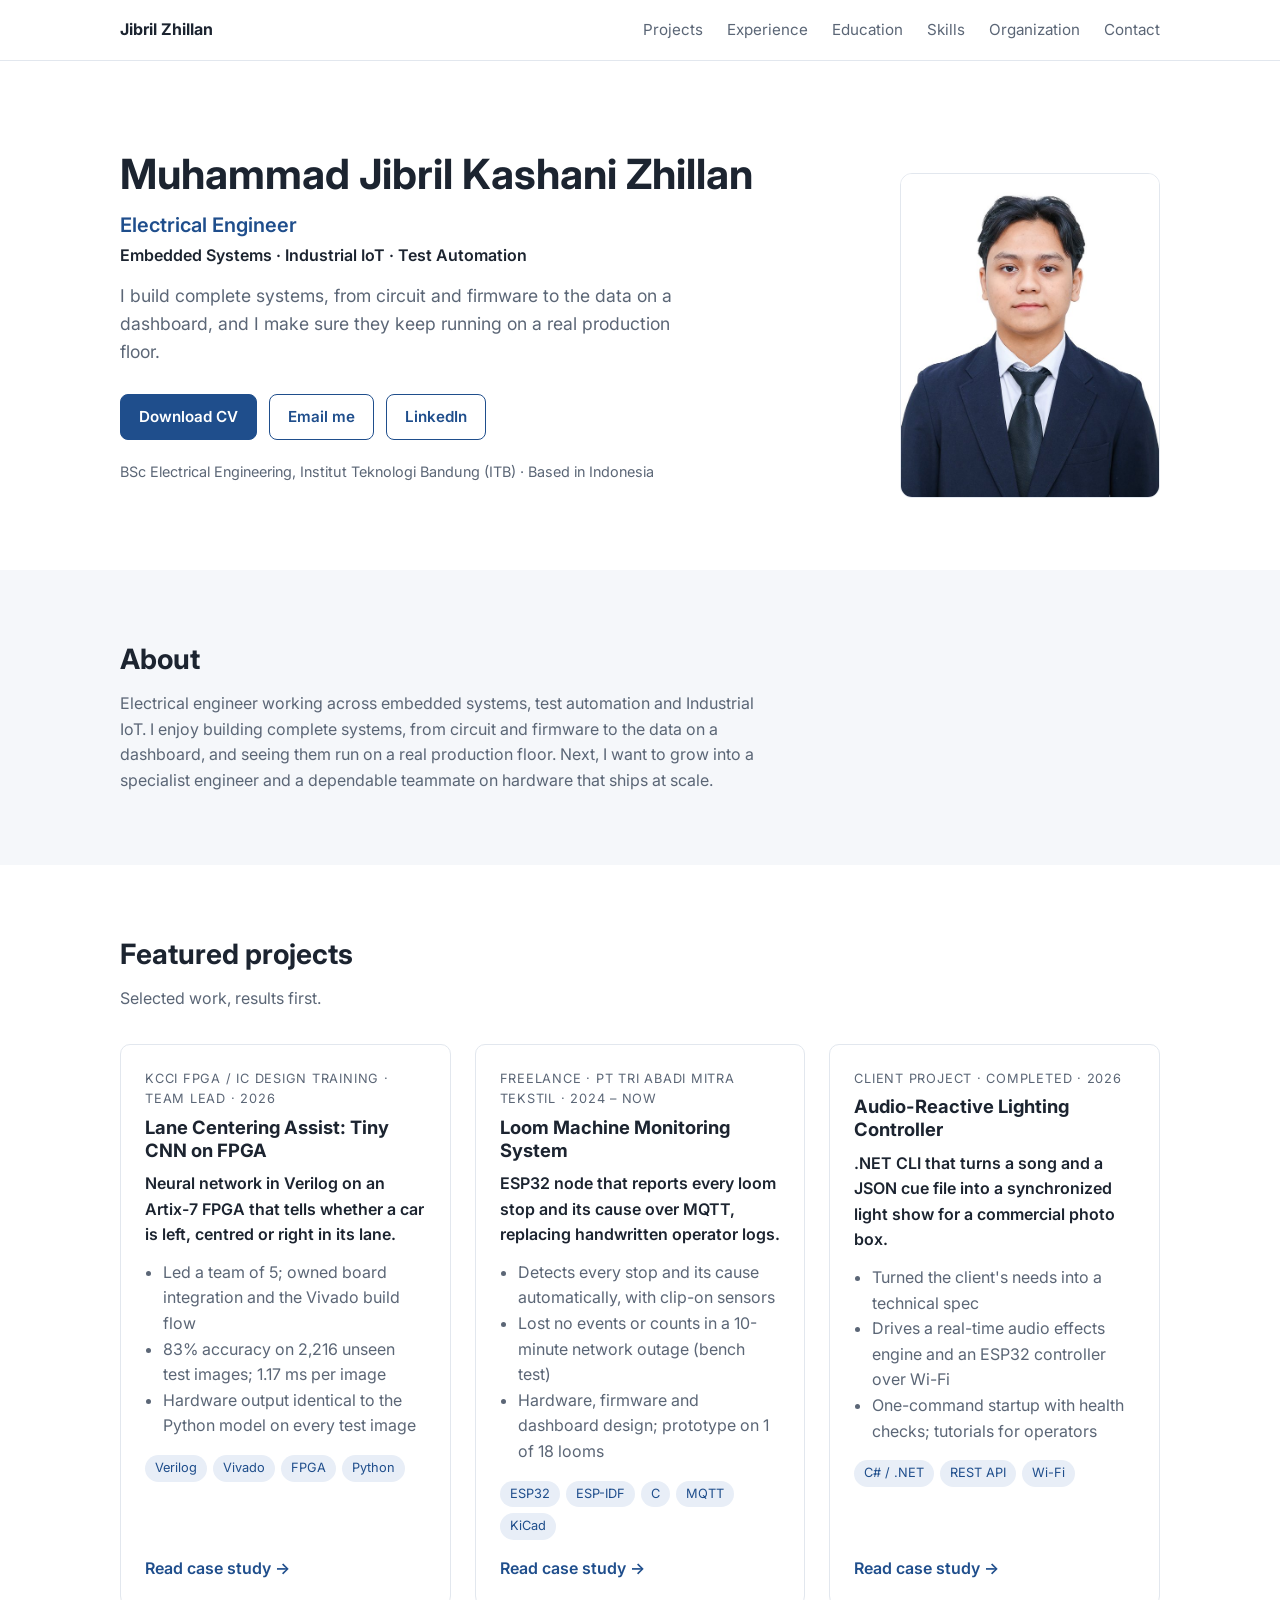
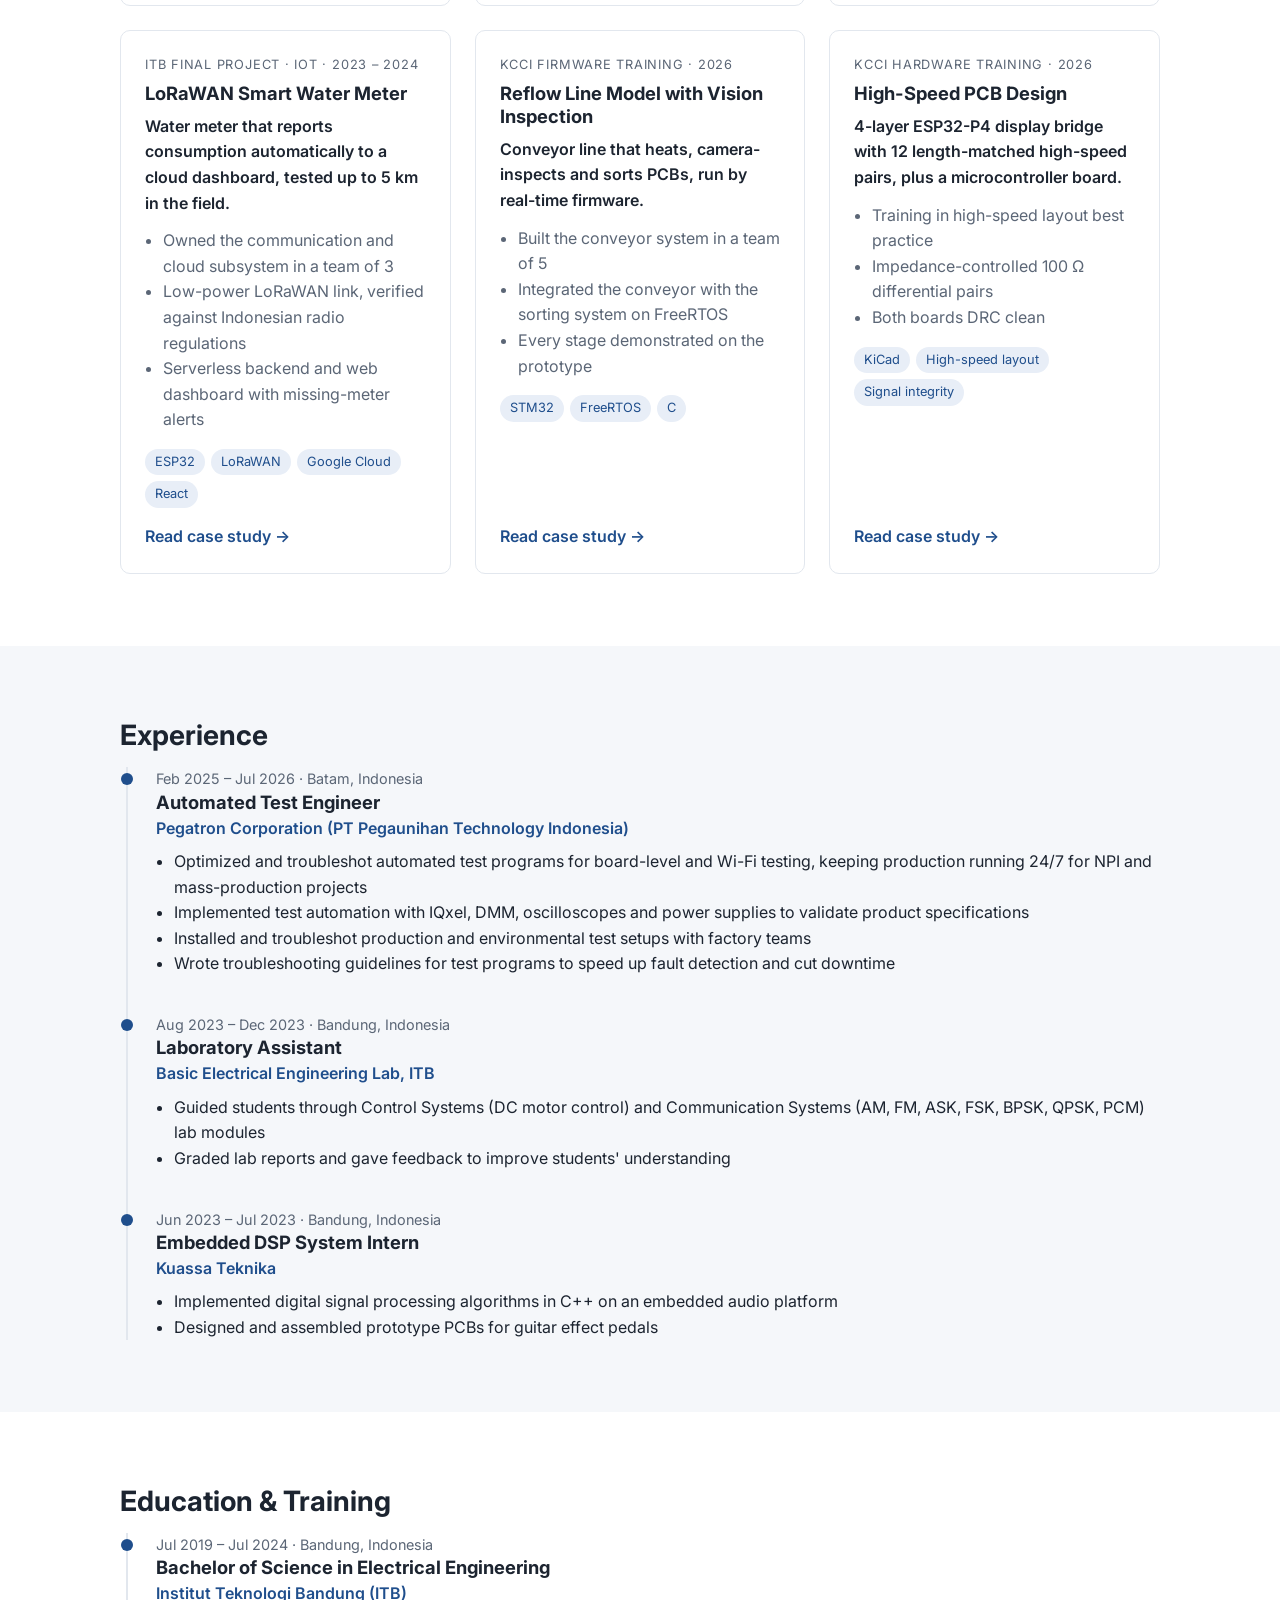
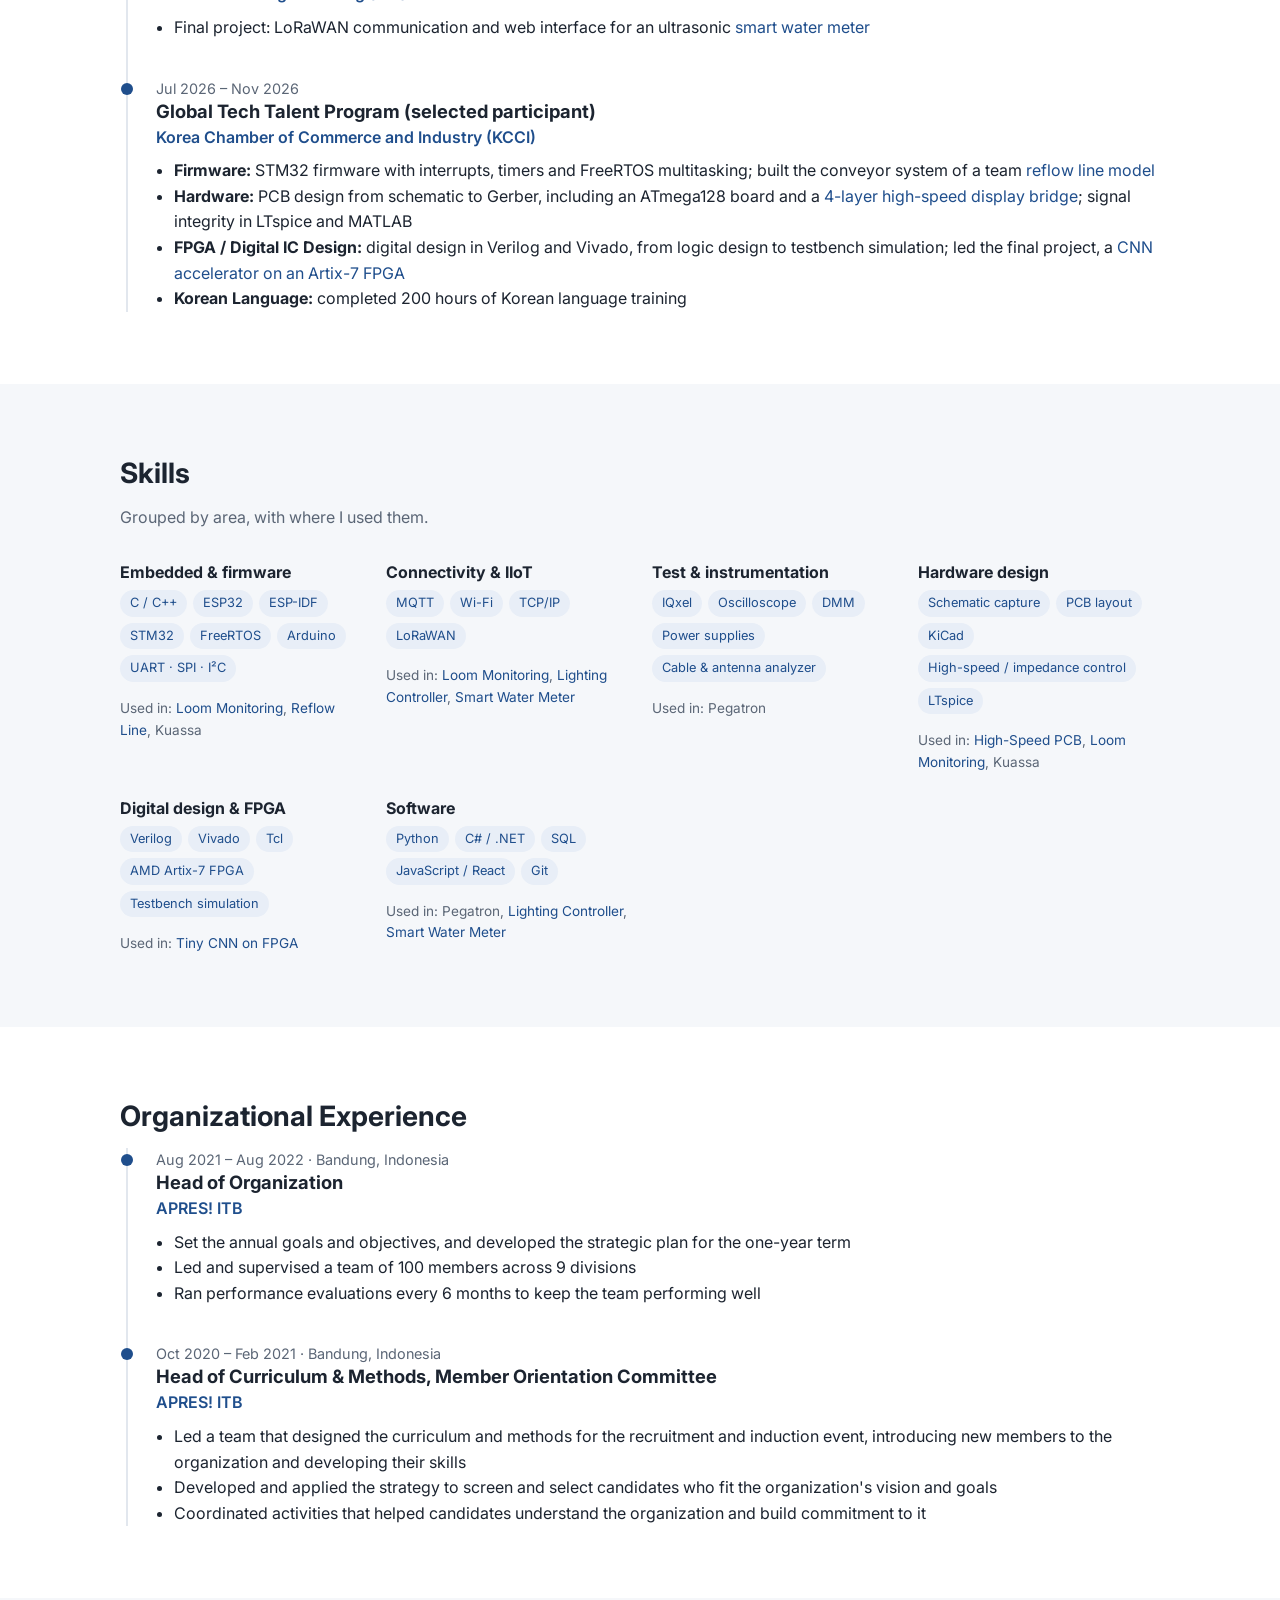
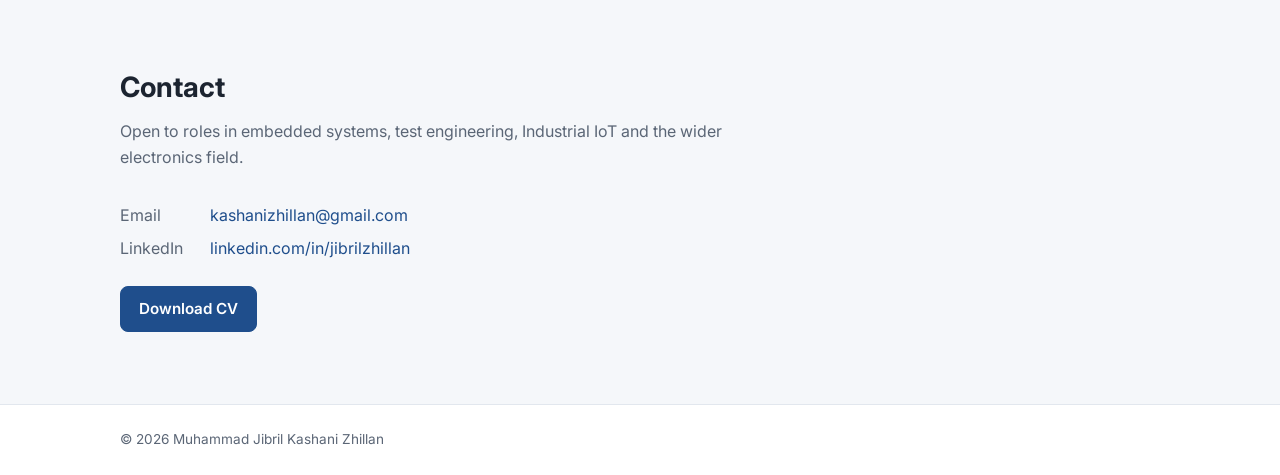
==== commit 8ecf83eb: "Fix loom wording and pegatron date" ====
--- a/index.html
+++ b/index.html
@@ -171,7 +171,7 @@
     <div class="timeline">
 
       <div class="job">
-        <div class="when">Feb 2025 – Jun 2026 · Batam, Indonesia</div>
+        <div class="when">Feb 2025 – Jul 2026 · Batam, Indonesia</div>
         <h3>Automated Test Engineer</h3>
         <div class="org">Pegatron Corporation (PT Pegaunihan Technology Indonesia)</div>
         <ul>
--- a/style.css
+++ b/style.css
@@ -136,6 +136,8 @@
 .photo { margin: 24px 0 0; }
 .photo img { width: 100%; border-radius: var(--radius); border: 1px solid var(--line); }
 .photo figcaption { font-size: .85rem; color: var(--muted); margin-top: 8px; }
+.photo.video { margin: 0 0 24px; }
+.photo iframe { display: block; width: 100%; aspect-ratio: 16/9; border: 1px solid var(--line); border-radius: var(--radius); background: #000; }
 .gallery { display: grid; grid-template-columns: repeat(auto-fit, minmax(240px, 1fr)); gap: 16px; margin-top: 24px; }
 .gallery figure { margin: 0; border: 1px solid var(--line); border-radius: var(--radius); overflow: hidden; background: var(--bg-alt); }
 .gallery img { width: 100%; height: 240px; object-fit: contain; background: var(--bg-alt); }
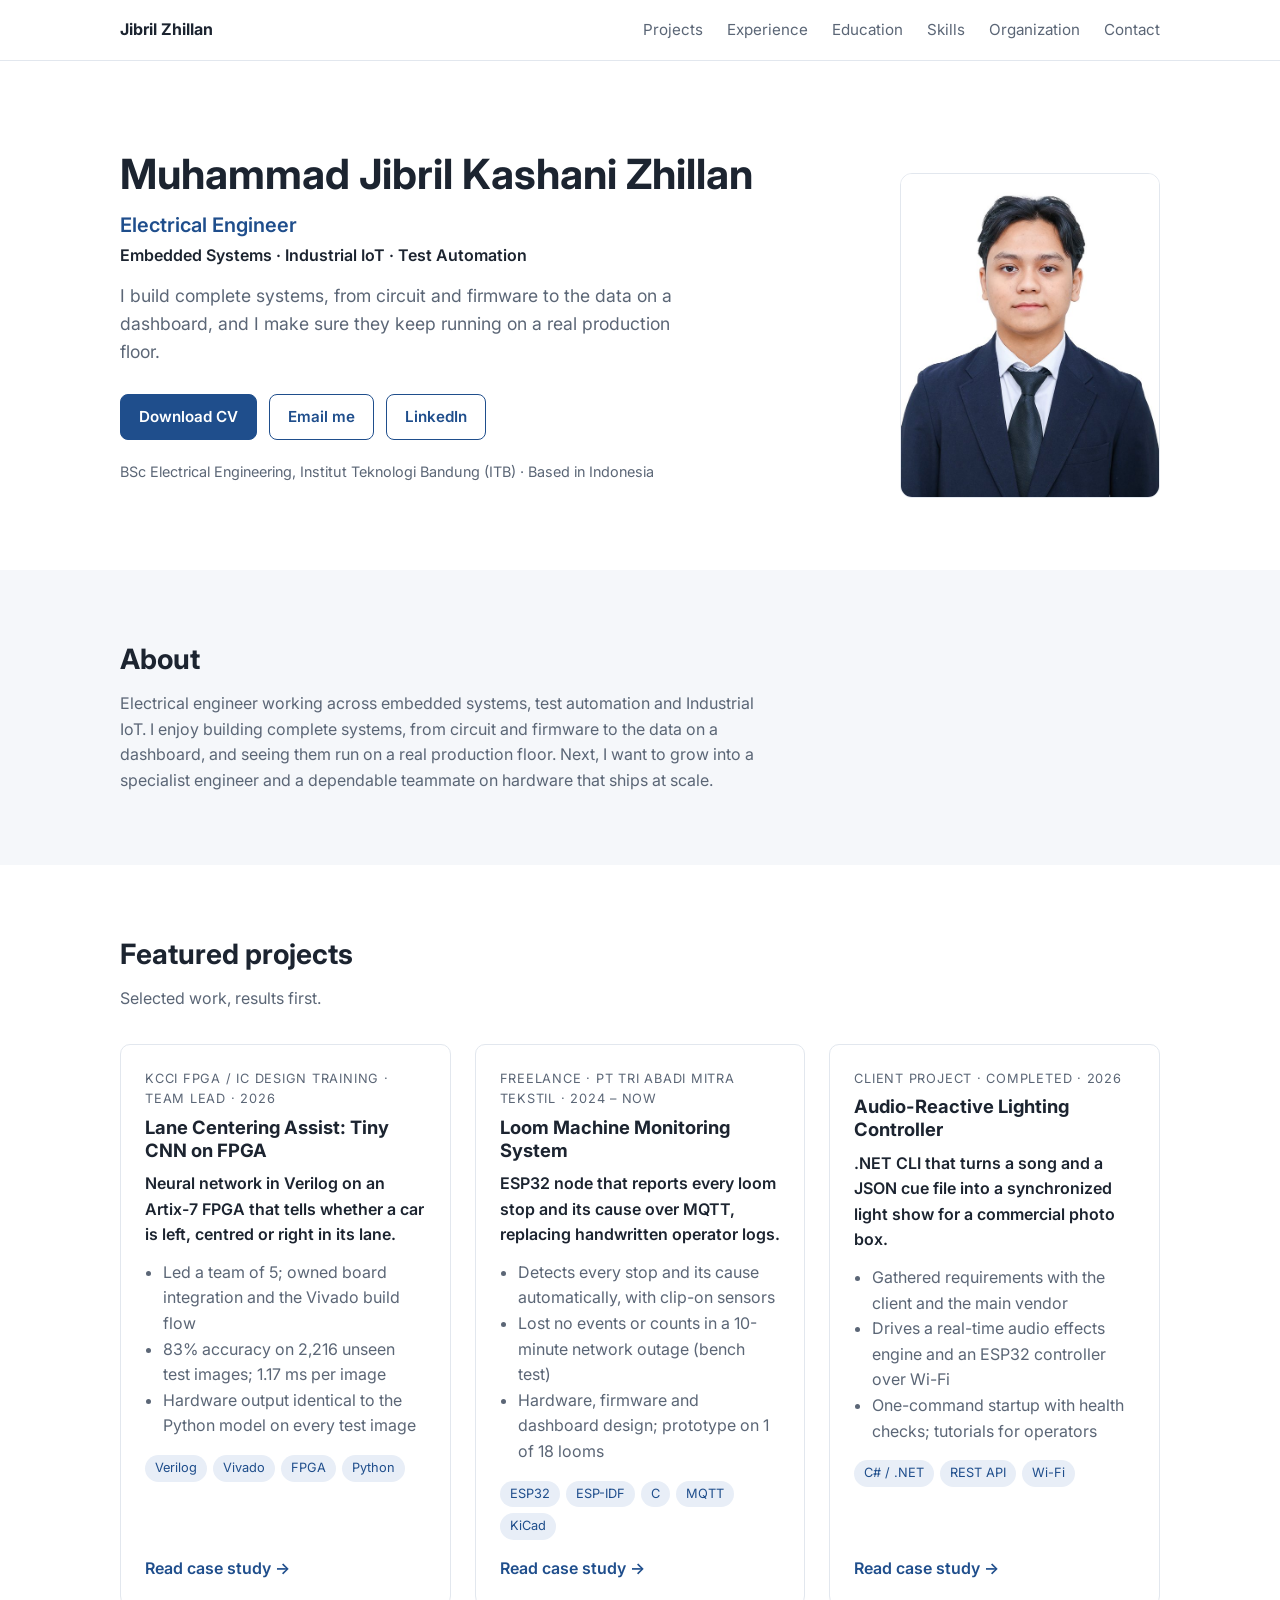
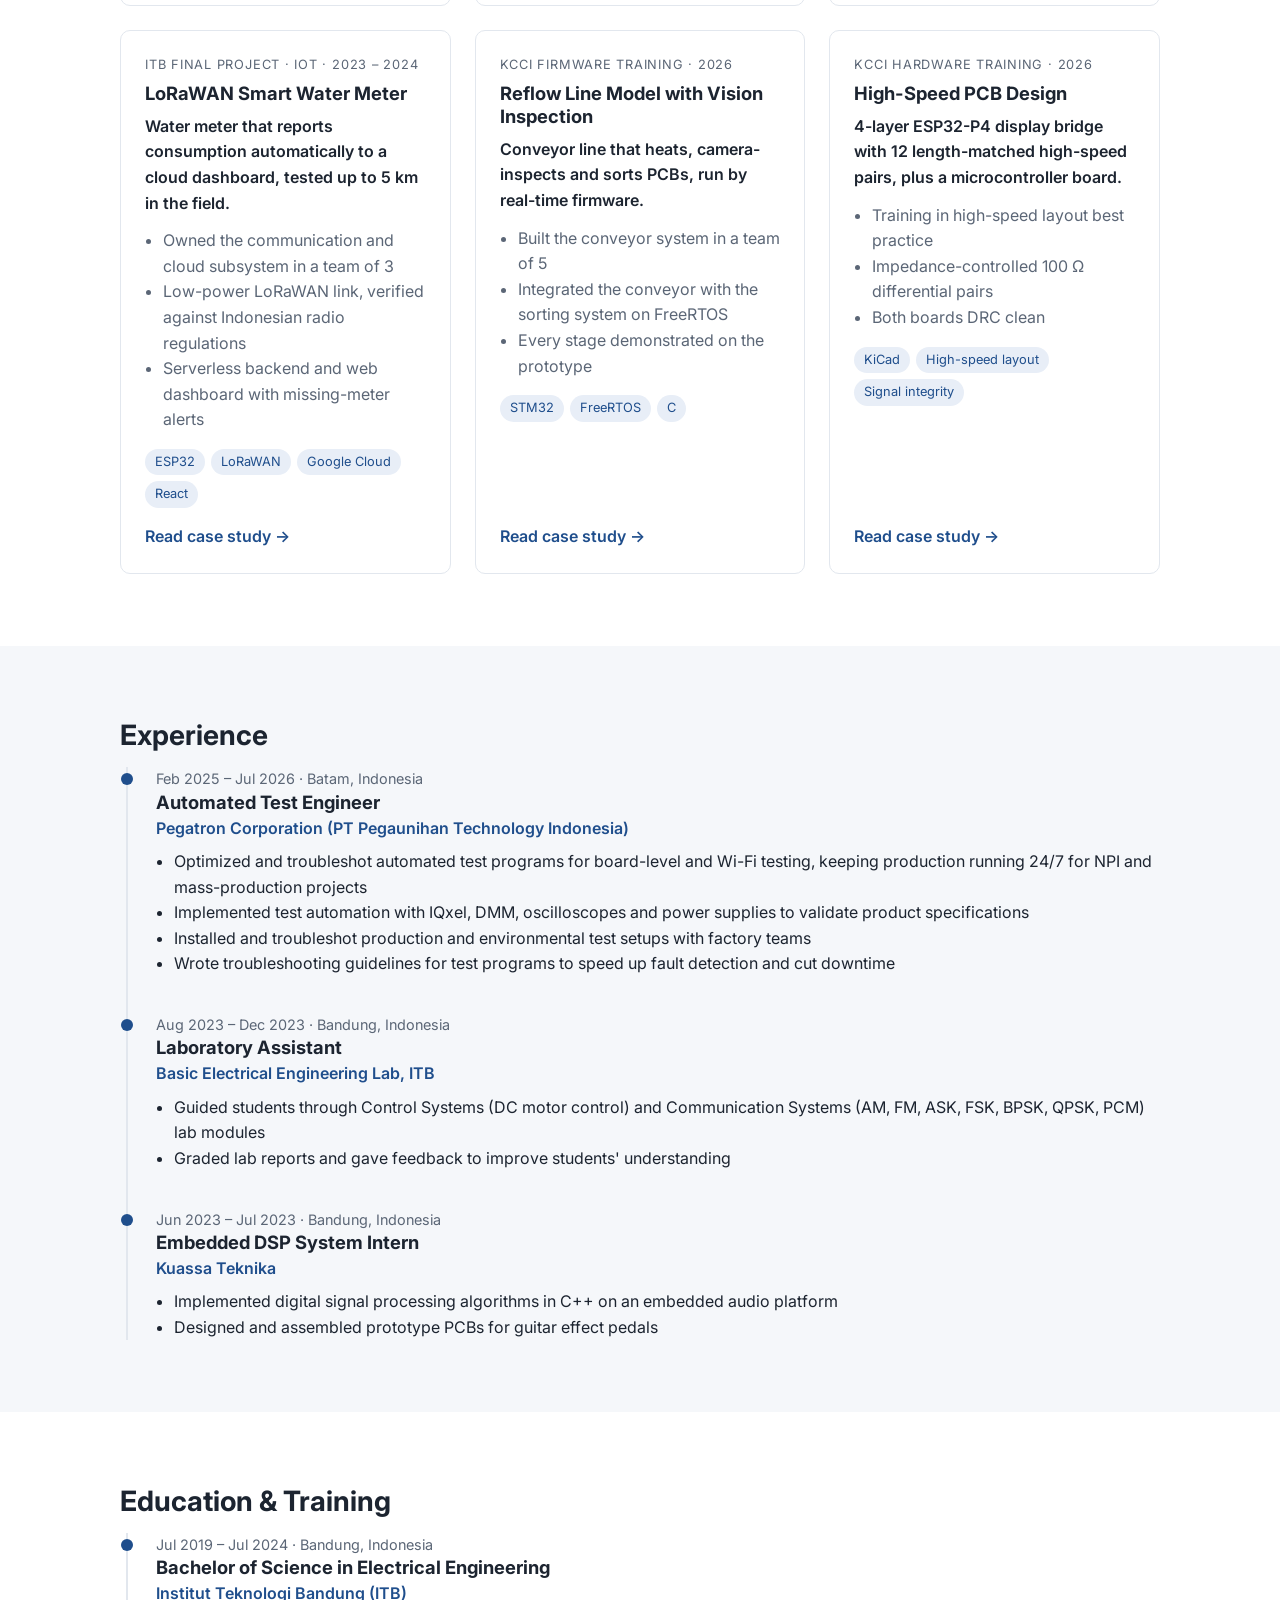
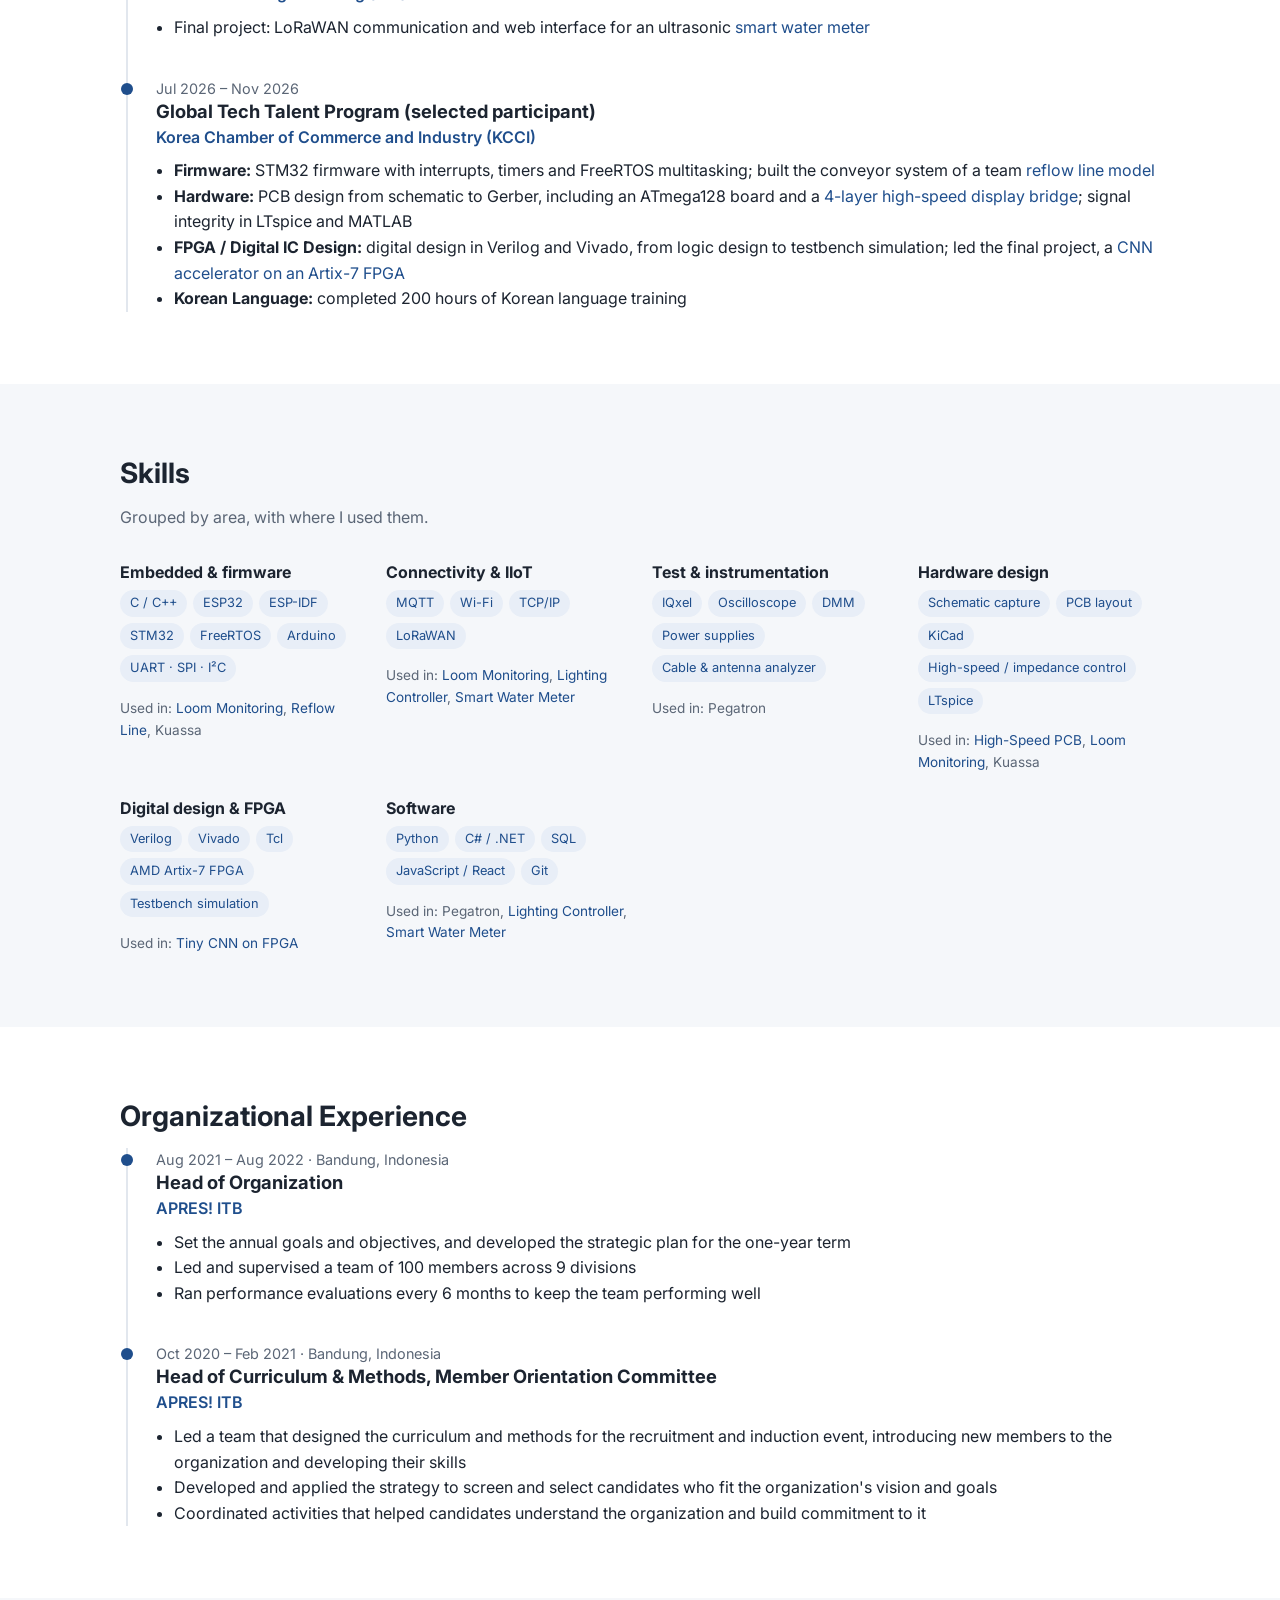
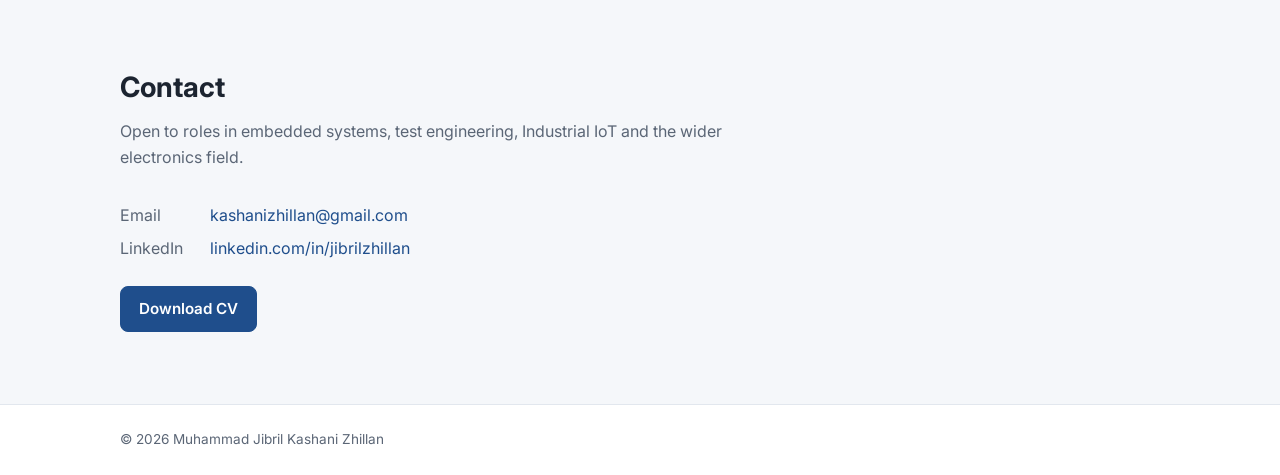
==== commit 38b2a472: "Update CV (KCCI and FPGA training finished) and lighting requirements wording Co-Authored-By: Claude" ====
--- a/index.html
+++ b/index.html
@@ -105,7 +105,7 @@
         <h3>Audio-Reactive Lighting Controller</h3>
         <p class="result">.NET CLI that turns a song and a JSON cue file into a synchronized light show for a commercial photo box.</p>
         <ul>
-          <li>Turned the client's needs into a technical spec</li>
+          <li>Gathered requirements with the client and the main vendor</li>
           <li>Drives a real-time audio effects engine and an ESP32 controller over Wi-Fi</li>
           <li>One-command startup with health checks; tutorials for operators</li>
         </ul>
